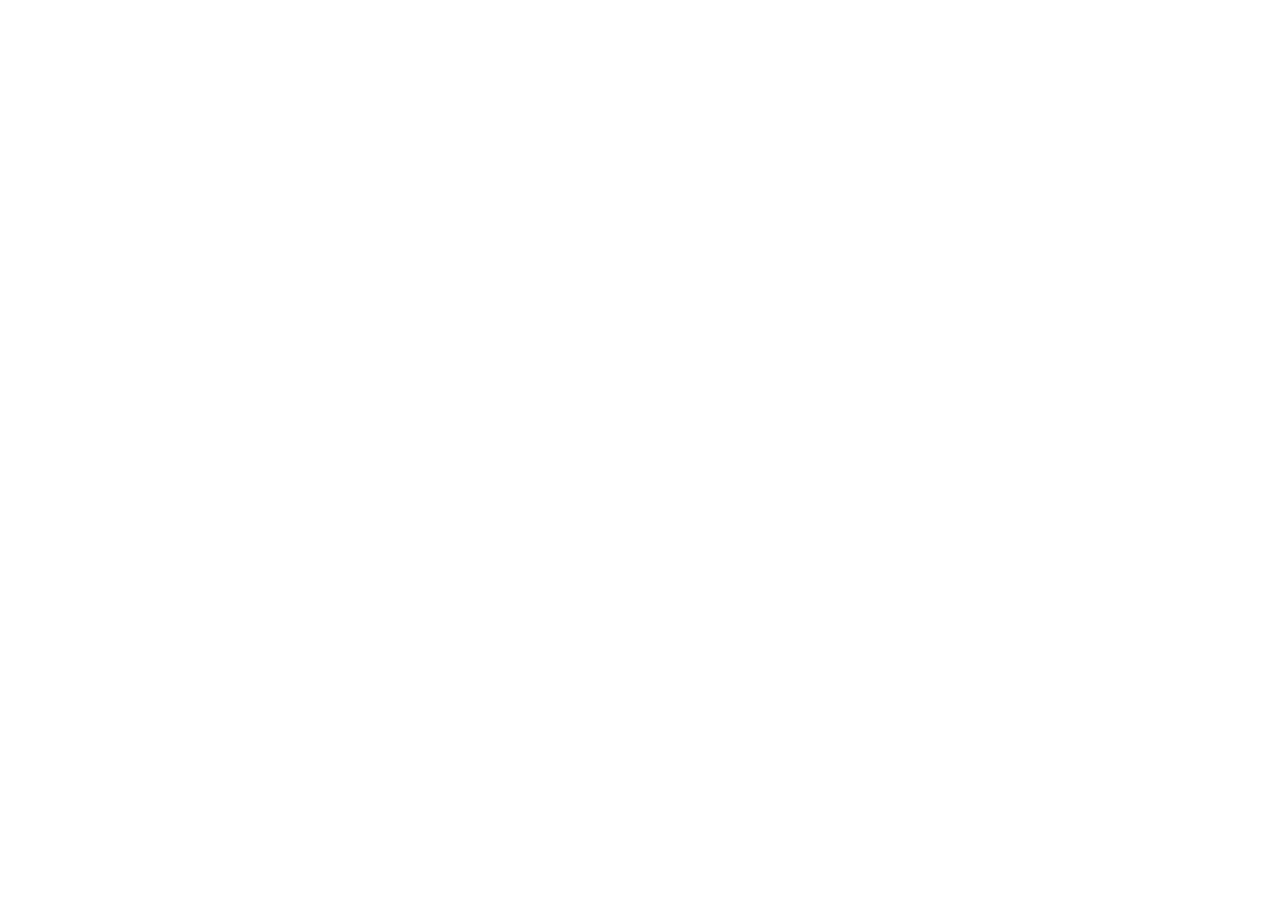
==== index.html @ ee7f165d "index.html" ====
<!DOCTYPE html>
<meta name="robots" content="noindex, follow">
<meta http-equiv="refresh" content="0; url=https://www.rentalmobilsilangithiu.site/">
<link rel="canonical" href="https://www.rentalmobilsilangithiu.site/">

<html lang="id">
<head>
<meta charset="UTF-8">
<meta name="viewport" content="width=device-width, initial-scale=1.0">

<title>Rental Mobil Silangit Murah | HIU Rent A Car Bandara Silangit</title>

<meta name="description" content="HIU Rent A Car Silangit – Rental mobil & jasa antar jemput Bandara Silangit. Sewa mobil murah dengan sopir atau lepas kunci.">
<meta name="keywords" content="rental mobil silangit, sewa mobil bandara silangit, travel danau toba, rental mobil murah silangit">
<meta name="robots" content="index, follow">
<meta name="author" content="HIU Rent A Car Silangit">
  
<link rel="canonical" href="https://www.rentalmobilsilangithiu.site/">

<meta property="og:title" content="Rental Mobil Silangit | HIU Rent A Car">
<meta property="og:description" content="Sewa mobil Bandara Silangit murah & terpercaya. Antar jemput danau toba.">
<meta property="og:url" content="https://www.rentalmobilsilangithiu.site/">
<meta property="og:type" content="website">
<meta property="og:image" content="https://www.rentalmobilsilangithiu.site/logo.jpeg">

<link rel="stylesheet" href="style.css">
<link rel="icon" href="logo.jpeg">
<link href="https://fonts.googleapis.com/css2?family=Poppins:wght@300;400;600;700&display=swap" rel="stylesheet">

<script type="application/ld+json">
{
  "@context": "https://schema.org",
  "@type": "LocalBusiness",
  "name": "HIU Rent A Car Silangit",
  "image": "https://www.rentalmobilsilangithiu.site/logo.jpeg",
  "telephone": "+6283856508729",
  "url": "https://www.rentalmobilsilangithiu.site/",
  "address": {
    "@type": "PostalAddress",
    "addressLocality": "Silangit",
    "addressRegion": "Sumatera Utara",
    "addressCountry": "ID"
  },
  "description": "Rental mobil dan jasa antar jemput Bandara Silangit dan Danau Toba."
}
</script>

</head>

<body>

<header class="navbar">
<div class="nav-container">

<img src="logo.jpeg" class="logo">

<div class="nav-text">
<h2>HIU Rent A Car Silangit</h2>
<p>(Hita Inti Utama)</p>
</div>

<nav>
<a href="#">Beranda</a>
<a href="#seo">Tentang</a>
<a href="#armada">Armada</a>
<a href="#harga">Harga</a>
<a href="#lokasi">Lokasi</a>
</nav>

<a href="https://wa.me/6283856508729" class="btn-nav">Hubungi Kami</a>

</div>
</header>

<section class="hero">
<div class="hero-content">

<h1>Rental Mobil Silangit Murah & Antar Jemput Bandara Silangit</h1>

<p>
HIU Rent A Car Silangit adalah penyedia layanan rental mobil dan jasa antar-jemput terpercaya di Bandara Silangit.
Kami menyediakan layanan sewa mobil dengan sopir maupun lepas kunci dengan harga yang terjangkau dan pelayanan profesional.
<br><br>
Kami siap memenuhi kebutuhan transportasi Anda, mulai dari perjalanan wisata ke Danau Toba, 
layanan antar jemput Bandara Silangit, hingga jasa travel ke berbagai wilayah di Sumatera Utara.
<br><br>
Kami adalah solusi terbaik untuk rental mobil Silangit murah dengan layanan profesional dan terpercaya.
</p>

<a href="https://wa.me/6283856508729" class="btn">Pesan Sekarang</a>

</div>
</section>

<section id="seo" class="container">
<h2>Rental Mobil Silangit Terpercaya di Sumatera Utara</h2>
<p>
HIU Rent A Car melayani perjalanan ke Tarutung, Balige, Parapat, Siborongborong, dan seluruh wilayah sekitar Bandara Silangit.
</p>
</section>

<section class="fitur-section">
<div class="fitur">

<div class="fitur-item">
<div class="icon">🚗</div>
<h3>Driver Profesional</h3>
<p>Pengemudi berpengalaman, aman, dan paham rute terbaik.</p>
</div>

<div class="fitur-item">
<div class="icon">🔑</div>
<h3>Lepas Kunci</h3>
<p>Bebas berkendara sesuai kebutuhan perjalanan Anda.</p>
</div>

<div class="fitur-item">
<div class="icon">💰</div>
<h3>Harga Terjangkau</h3>
<p>Tarif kompetitif tanpa biaya tersembunyi.</p>
</div>

</div>
</section>

<!-- ARMADA FIX -->
<section class="container" id="armada">
<h2 class="title">Armada Kami</h2>

<div class="grid">

<div class="card">
<img src="innova.jpg">
<h3>Innova</h3>
<p>Lepas Kunci: Rp 500.000</p>
<p>+ Supir: Rp 700.000</p>
<p>BBM: Tidak dipungut</p>
<a href="https://wa.me/6283856508729?text=Sewa%20Innova" class="btn-wa">Pesan</a>
</div>

<div class="card">
<img src="avanza.jpg">
<h3>Avanza</h3>
<p>Lepas Kunci: Rp 300.000</p>
<p>+ Supir: Rp 500.000</p>
<p>BBM: Tidak dipungut</p>
<a href="https://wa.me/6283856508729?text=Sewa%20Avanza" class="btn-wa">Pesan</a>
</div>

<div class="card">
<img src="rush.jpg">
<h3>Rush</h3>
<p>Lepas Kunci: Rp 350.000</p>
<p>+ Supir: Rp 550.000</p>
<p>BBM: Tidak dipungut</p>
<a href="https://wa.me/6283856508729?text=Sewa%20Rush" class="btn-wa">Pesan</a>
</div>

<div class="card">
<img src="fortuner.jpg">
<h3>Fortuner</h3>
<p>+ Supir: Rp 1.400.000</p>
<p>BBM: Tidak dipungut</p>
<a href="https://wa.me/6283856508729?text=Sewa%20Fortuner" class="btn-wa">Pesan</a>
</div>

<div class="card">
<img src="xpander.jpg">
<h3>Xpander</h3>
<p>Lepas Kunci: Rp 350.000</p>
<p>+ Supir: Rp 550.000</p>
<p>BBM: Tidak dipungut</p>
<a href="https://wa.me/6283856508729?text=Sewa%20Xpander" class="btn-wa">Pesan</a>
</div>

<div class="card">
<img src="hiace.jpg">
<h3>Hiace</h3>
<p>Mobil + Supir + BBM rp.1.700.000</p>
<p>Tidak melayani non pengemudi</p>
<a href="https://wa.me/6283856508729?text=Sewa%20Hiace" class="btn-wa">Pesan</a>
</div>

<div class="card">
<img src="xenia.jpg">
<h3>Xenia</h3>
<p>Lepas Kunci: Rp 300.000</p>
<p>+ Supir: Rp 500.000</p>
<p>BBM: Tidak dipungut</p>
<a href="https://wa.me/6283856508729?text=Sewa%20Xenia" class="btn-wa">Pesan</a>
</div>

<div class="card">
<img src="terios.jpg">
<h3>Terios</h3>
<p>Lepas Kunci: Rp 350.000</p>
<p>+ Supir: Rp 550.000</p>
<p>BBM: Tidak dipungut</p>
<a href="https://wa.me/6283856508729?text=Sewa%20Terios" class="btn-wa">Pesan</a>
</div>

</div>
</section>

<!-- HARGA FULL -->
<section class="container" id="harga">
<h2 class="title">Daftar Harga Tujuan</h2>

<table>
<tr><th>Kota</th><th>Harga</th></tr>

<tr><td>ADIANKOTING</td><td>Rp 350.000<br><a href="https://wa.me/6283856508729?text=Sewa%20ke%20Adiankoting" class="btn-wa">Pesan</a></td></tr>
<tr><td>ONAN HASANG</td><td>Rp 400.000<br><a href="https://wa.me/6283856508729?text=Sewa%20ke%20Onan%20Hasang" class="btn-wa">Pesan</a></td></tr>
<tr><td>SARULLA</td><td>Rp 450.000<br><a href="https://wa.me/6283856508729?text=Sewa%20ke%20Sarulla" class="btn-wa">Pesan</a></td></tr>
<tr><td>MUARA</td><td>Rp 200.000<br><a href="https://wa.me/6283856508729?text=Sewa%20ke%20Muara" class="btn-wa">Pesan</a></td></tr>
<tr><td>SIMANGUMBAN</td><td>Rp 450.000<br><a href="https://wa.me/6283856508729?text=Sewa%20ke%20Simangumban" class="btn-wa">Pesan</a></td></tr>
<tr><td>SIPIROK</td><td>Rp 600.000<br><a href="https://wa.me/6283856508729?text=Sewa%20ke%20Sipirok" class="btn-wa">Pesan</a></td></tr>
<tr><td>PADANG SIDEMPUAN</td><td>Rp 750.000<br><a href="https://wa.me/6283856508729?text=Sewa%20ke%20Padang%20Sidempuan" class="btn-wa">Pesan</a></td></tr>
<tr><td>DOLOK SANGGUL</td><td>Rp 200.000<br><a href="https://wa.me/6283856508729?text=Sewa%20ke%20Dolok%20Sanggul" class="btn-wa">Pesan</a></td></tr>
<tr><td>PANYABUNGAN</td><td>Rp 1.200.000<br><a href="https://wa.me/6283856508729?text=Sewa%20ke%20Panyabungan" class="btn-wa">Pesan</a></td></tr>
<tr><td>SIBOLGA</td><td>Rp 600.000<br><a href="https://wa.me/6283856508729?text=Sewa%20ke%20Sibolga" class="btn-wa">Pesan</a></td></tr>
<tr><td>BAKKARA</td><td>Rp 350.000<br><a href="https://wa.me/6283856508729?text=Sewa%20ke%20Bakkara" class="btn-wa">Pesan</a></td></tr>
<tr><td>ONAN GANJANG</td><td>Rp 350.000<br><a href="https://wa.me/6283856508729?text=Sewa%20ke%20Onan%20Ganjang" class="btn-wa">Pesan</a></td></tr>
<tr><td>PARBOTIHAN</td><td>Rp 350.000<br><a href="https://wa.me/6283856508729?text=Sewa%20ke%20Parbotihan" class="btn-wa">Pesan</a></td></tr>
<tr><td>PAKKAT</td><td>Rp 500.000<br><a href="https://wa.me/6283856508729?text=Sewa%20ke%20Pakkat" class="btn-wa">Pesan</a></td></tr>
<tr><td>PARLILITAN</td><td>Rp 500.000<br><a href="https://wa.me/6283856508729?text=Sewa%20ke%20Parlilitan" class="btn-wa">Pesan</a></td></tr>
<tr><td>TARUTUNG</td><td>Rp 250.000<br><a href="https://wa.me/6283856508729?text=Sewa%20ke%20Tarutung" class="btn-wa">Pesan</a></td></tr>
<tr><td>PARAPAT</td><td>Rp 500.000<br><a href="https://wa.me/6283856508729?text=Sewa%20ke%20Parapat" class="btn-wa">Pesan</a></td></tr>
<tr><td>AJIBATA</td><td>Rp 500.000<br><a href="https://wa.me/6283856508729?text=Sewa%20ke%20Ajibata" class="btn-wa">Pesan</a></td></tr>
<tr><td>BALIGE</td><td>Rp 250.000<br><a href="https://wa.me/6283856508729?text=Sewa%20ke%20Balige" class="btn-wa">Pesan</a></td></tr>
<tr><td>LAGUBOTI</td><td>Rp 300.000<br><a href="https://wa.me/6283856508729?text=Sewa%20ke%20Laguboti" class="btn-wa">Pesan</a></td></tr>
<tr><td>SILAEAN</td><td>Rp 300.000<br><a href="https://wa.me/6283856508729?text=Sewa%20ke%20Silaean" class="btn-wa">Pesan</a></td></tr>
<tr><td>PORSEA</td><td>Rp 350.000<br><a href="https://wa.me/6283856508729?text=Sewa%20ke%20Porsea" class="btn-wa">Pesan</a></td></tr>
<tr><td>PARSOBURAN</td><td>Rp 600.000<br><a href="https://wa.me/6283856508729?text=Sewa%20ke%20Parsoburan" class="btn-wa">Pesan</a></td></tr>
<tr><td>LUMBAN JULU</td><td>Rp 400.000<br><a href="https://wa.me/6283856508729?text=Sewa%20ke%20Lumban%20Julu" class="btn-wa">Pesan</a></td></tr>
<tr><td>PEMATANG SIANTAR</td><td>Rp 600.000<br><a href="https://wa.me/6283856508729?text=Sewa%20ke%20Pematang%20Siantar" class="btn-wa">Pesan</a></td></tr>
<tr><td>SIPAHUTAR</td><td>Rp 250.000<br><a href="https://wa.me/6283856508729?text=Sewa%20ke%20Sipahutar" class="btn-wa">Pesan</a></td></tr>
<tr><td>PANGARIBUAN</td><td>Rp 350.000<br><a href="https://wa.me/6283856508729?text=Sewa%20ke%20Pangaribuan" class="btn-wa">Pesan</a></td></tr>
<tr><td>GAROGA</td><td>Rp 700.000<br><a href="https://wa.me/6283856508729?text=Sewa%20ke%20Garoga" class="btn-wa">Pesan</a></td></tr>
<tr><td>PARMONANGAN</td><td>Rp 500.000<br><a href="https://wa.me/6283856508729?text=Sewa%20ke%20Parmonangan" class="btn-wa">Pesan</a></td></tr>
<tr><td>PAGARAN</td><td>Rp 250.000<br><a href="https://wa.me/6283856508729?text=Sewa%20ke%20Pagaran" class="btn-wa">Pesan</a></td></tr>

</table>
</section>

<section class="container kontak-section">
<h2 class="title">Kontak Kami</h2>

<div class="kontak-card">
<div class="kontak-item">
<h3>📞 Telepon</h3>
<p>+6283856508729</p>
</div>

<div class="kontak-item">
<h3>💬 WhatsApp</h3>
<p>+6283856508729</p>
</div>
</div>

</section>

<section class="container" id="lokasi">
<h2 class="title">Lokasi</h2>
<iframe src="https://maps.google.com/maps?q=bandara%20silangit&output=embed"></iframe>
</section>

<footer>
<p>© HIU Rent A Car Silangit</p>
</footer>

</body>
</html>
---- style.css ----
body{
margin:0;
font-family:'Poppins';
background:linear-gradient(180deg,#eef4ff,#dbe9ff);
}

/* NAVBAR */
.navbar{
position:sticky;
top:0;
background:#0a1f44;
color:white;
padding:15px 40px;
box-shadow:0 5px 15px rgba(0,0,0,0.2);
z-index:1000;
}

.nav-container{
display:flex;
align-items:center;
justify-content:space-between;
gap:20px;
}

.logo{
width:80px;
height:80px;
object-fit:cover;
border-radius:50%; /* bikin bulat */
border:3px solid #ffd43b; /* garis kuning biar kontras */
padding:5px;
background:white; /* nutup transparan */
box-shadow:0 5px 15px rgba(0,0,0,0.2);
}

/* TEXT LOGO */
.nav-text h2{
margin:0;
font-size:18px;
}

.nav-text p{
margin:0;
font-size:12px;
opacity:0.8;
}

/* MENU */
.nav-container nav{
display:flex;
gap:20px;
}

.nav-container nav a{
color:white;
text-decoration:none;
font-weight:500;
position:relative;
}

/* efek hover garis bawah */
.nav-container nav a::after{
content:'';
position:absolute;
width:0%;
height:2px;
background:#ffd43b;
left:0;
bottom:-5px;
transition:0.3s;
}

.nav-container nav a:hover::after{
width:100%;
}

/* BUTTON NAV */
.btn-nav{
background:#ffd43b;
padding:10px 18px;
border-radius:8px;
color:#0a1f44;
font-weight:600;
text-decoration:none;
transition:0.3s;
}

.btn-nav:hover{
background:#ffcc00;
}

/* HERO */
.hero{
background:linear-gradient(120deg,#0a58ff,#003c9e);
color:white;
padding:110px 20px 90px;
text-align:center;
}

.hero-content{
max-width:750px;
margin:auto;
line-height:1.6;
}

/* BUTTON HERO FIX */
.btn{
display:inline-block;
margin-top:25px;
background:#ffd43b;
color:#0a1f44;
padding:12px 28px;
border-radius:8px;
font-weight:600;
text-decoration:none;
transition:0.3s;
}

.btn:hover{
background:#ffcc00;
transform:translateY(-2px);
}

/* FITUR */
.fitur-section{
margin-top:-50px;
}

.fitur{
display:flex;
gap:20px;
justify-content:center;
flex-wrap:wrap;
}

.fitur-item{
background:white;
padding:25px;
border-radius:15px;
width:260px;
box-shadow:0 10px 25px rgba(0,0,0,0.1);
transition:0.3s;
}

.fitur-item:hover{
transform:translateY(-5px);
}

/* CONTAINER */
.container{
padding:70px 20px;
max-width:1100px;
margin:auto;
}

/* TITLE */
.title{
text-align:center;
color:#0a58ff;
margin-bottom:35px;
font-size:28px;
}

/* CARD */
.grid{
display:grid;
grid-template-columns:repeat(auto-fit,minmax(250px,1fr));
gap:25px;
}

.card{
background:white;
border-radius:15px;
overflow:hidden;
box-shadow:0 10px 25px rgba(0,0,0,0.1);
text-align:center;
transition:0.3s;
}

.card:hover{
transform:translateY(-8px);
}

.card img{
width:100%;
height:180px;
object-fit:cover;
}

/* BUTTON WA */
.btn-wa{
background:#0a58ff;
color:white;
padding:10px 22px;
border-radius:8px;
display:inline-block;
margin:12px;
text-decoration:none;
transition:0.3s;
}

.btn-wa:hover{
background:#003ecb;
}

/* TABLE */
table{
width:100%;
background:white;
border-radius:12px;
overflow:hidden;
box-shadow:0 10px 25px rgba(0,0,0,0.1);
}

th{
background:#0a58ff;
color:white;
}

td,th{
padding:12px;
text-align:center;
}

tr:nth-child(even){
background:#f2f6ff;
}

/* KONTAK */
.kontak-section{
text-align:center;
}

.kontak-card{
display:flex;
justify-content:center;
gap:25px;
flex-wrap:wrap;
margin-top:20px;
}

.kontak-item{
background:white;
padding:25px 35px;
border-radius:15px;
box-shadow:0 10px 25px rgba(0,0,0,0.1);
min-width:220px;
}

.kontak-item h3{
color:#0a58ff;
margin-bottom:10px;
}


/* MAP */
iframe{
width:100%;
height:320px;
border:none;
border-radius:15px;
}

/* WA FLOAT */
.wa{
position:fixed;
bottom:20px;
right:20px;
background:#25d366;
padding:15px;
border-radius:50%;
color:white;
font-size:20px;
box-shadow:0 5px 15px rgba(0,0,0,0.3);
}

/* SECTION SEO BIAR MATCH */
#seo{
text-align:center;
margin-top:40px;
}

#seo h2{
color:#0a58ff; /* biru */
font-size:26px;
margin-bottom:12px;
}

#seo p{
color:#555;
max-width:700px;
margin:auto;
line-height:1.6;
}

/* FOOTER */
footer{
background:#0a1f44;
color:white;
text-align:center;
padding:25px;
margin-top:40px;
}
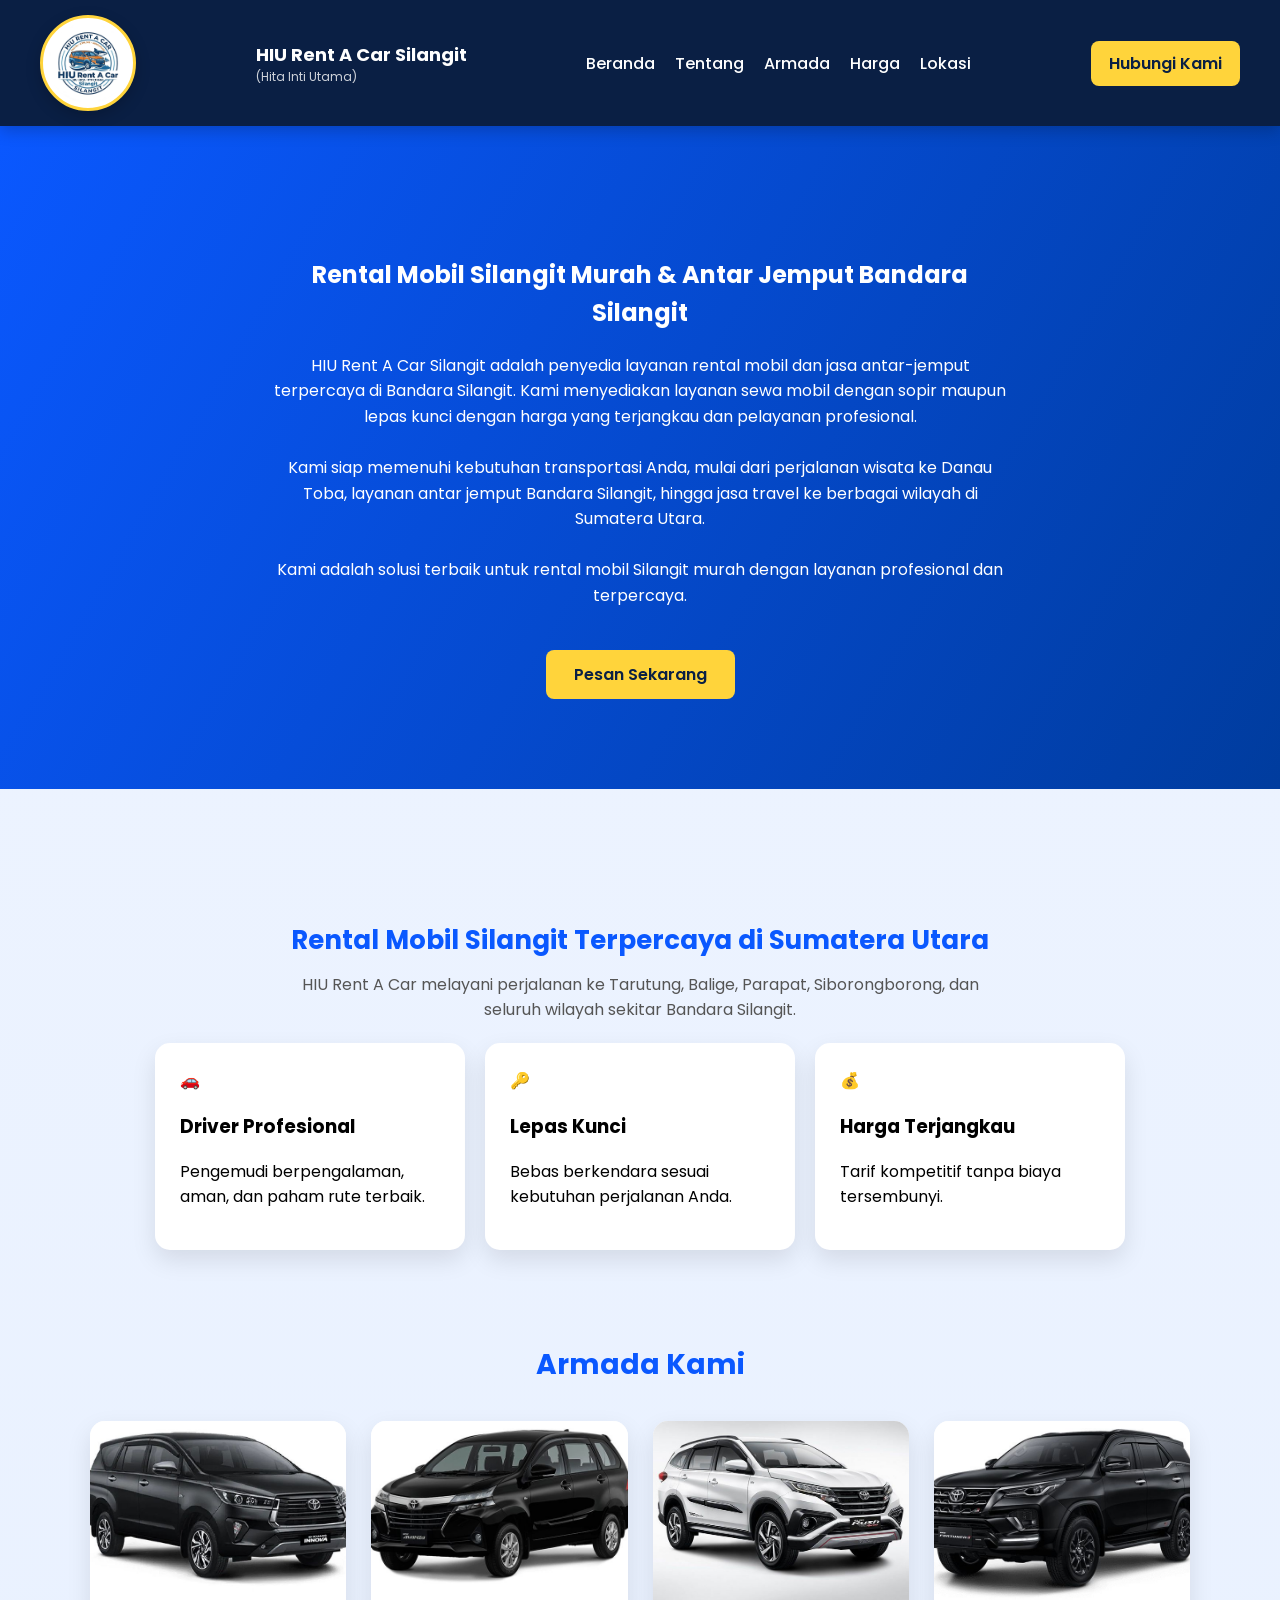
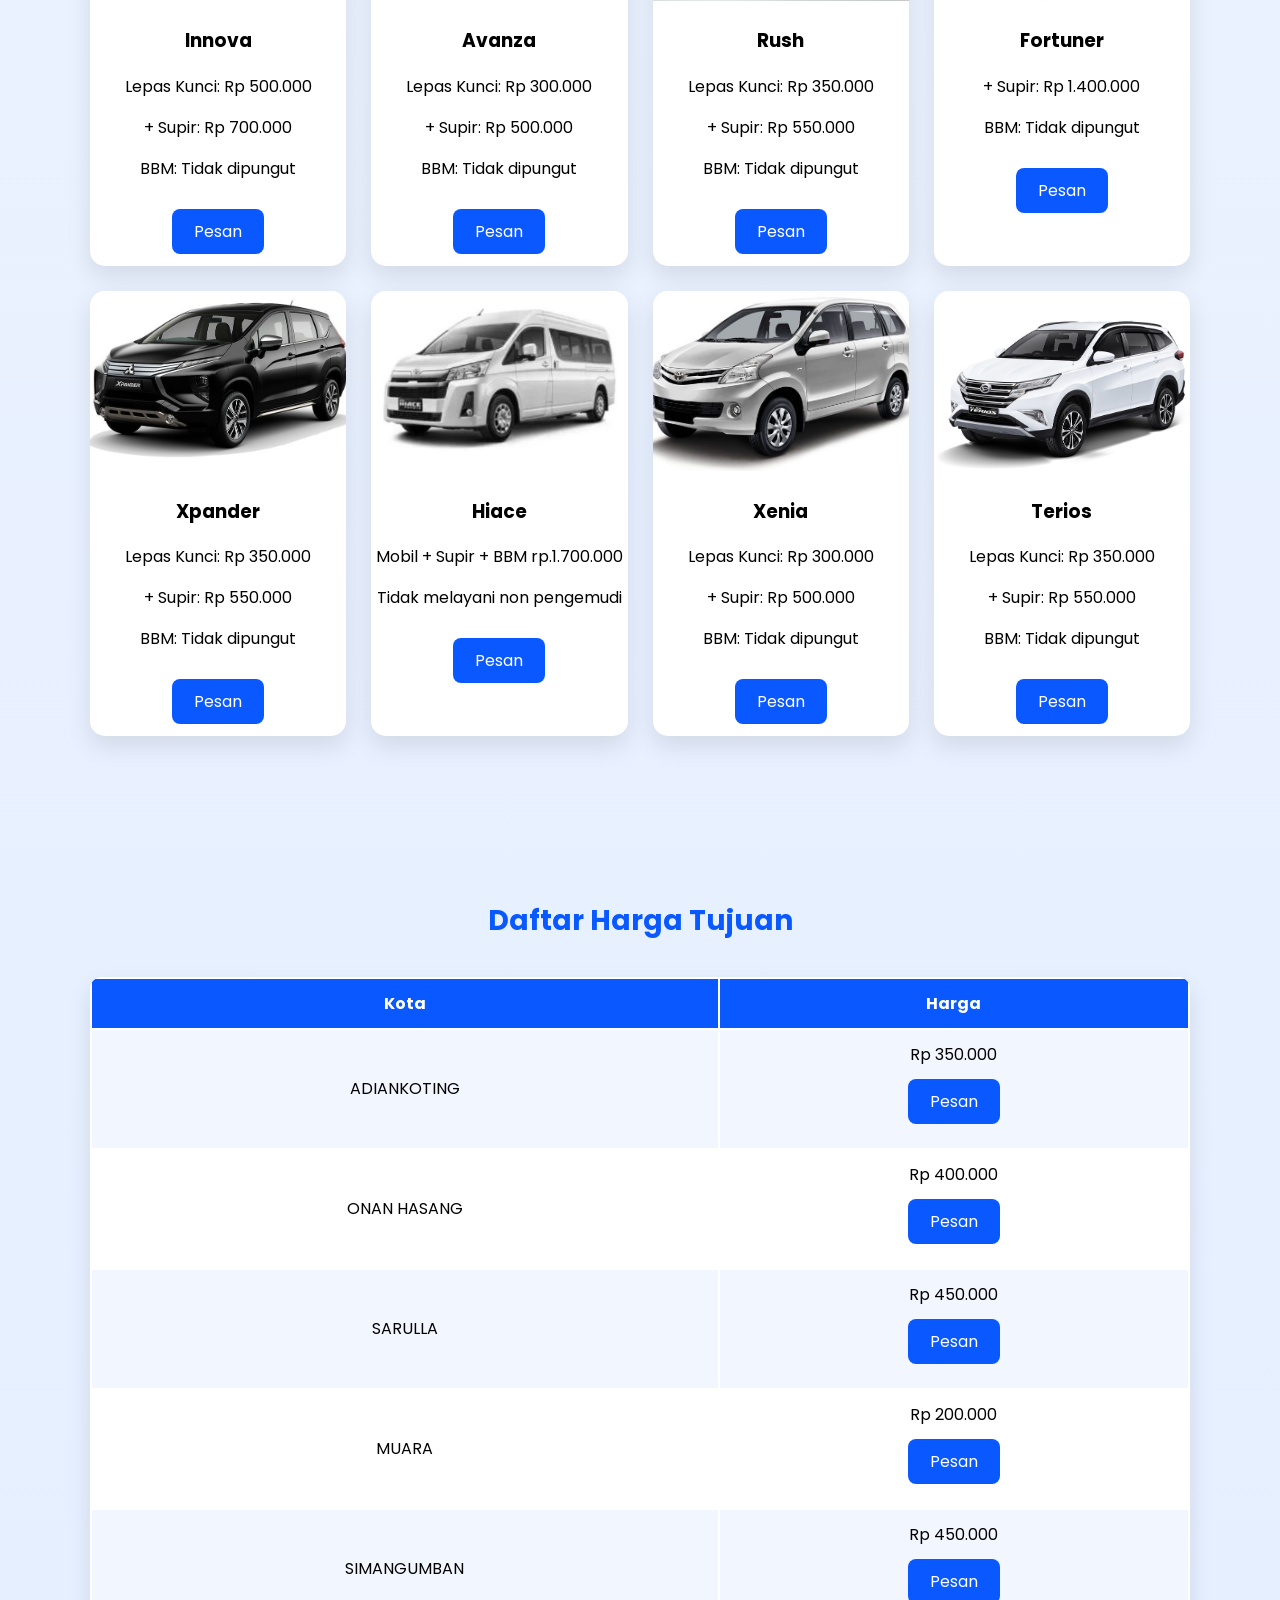
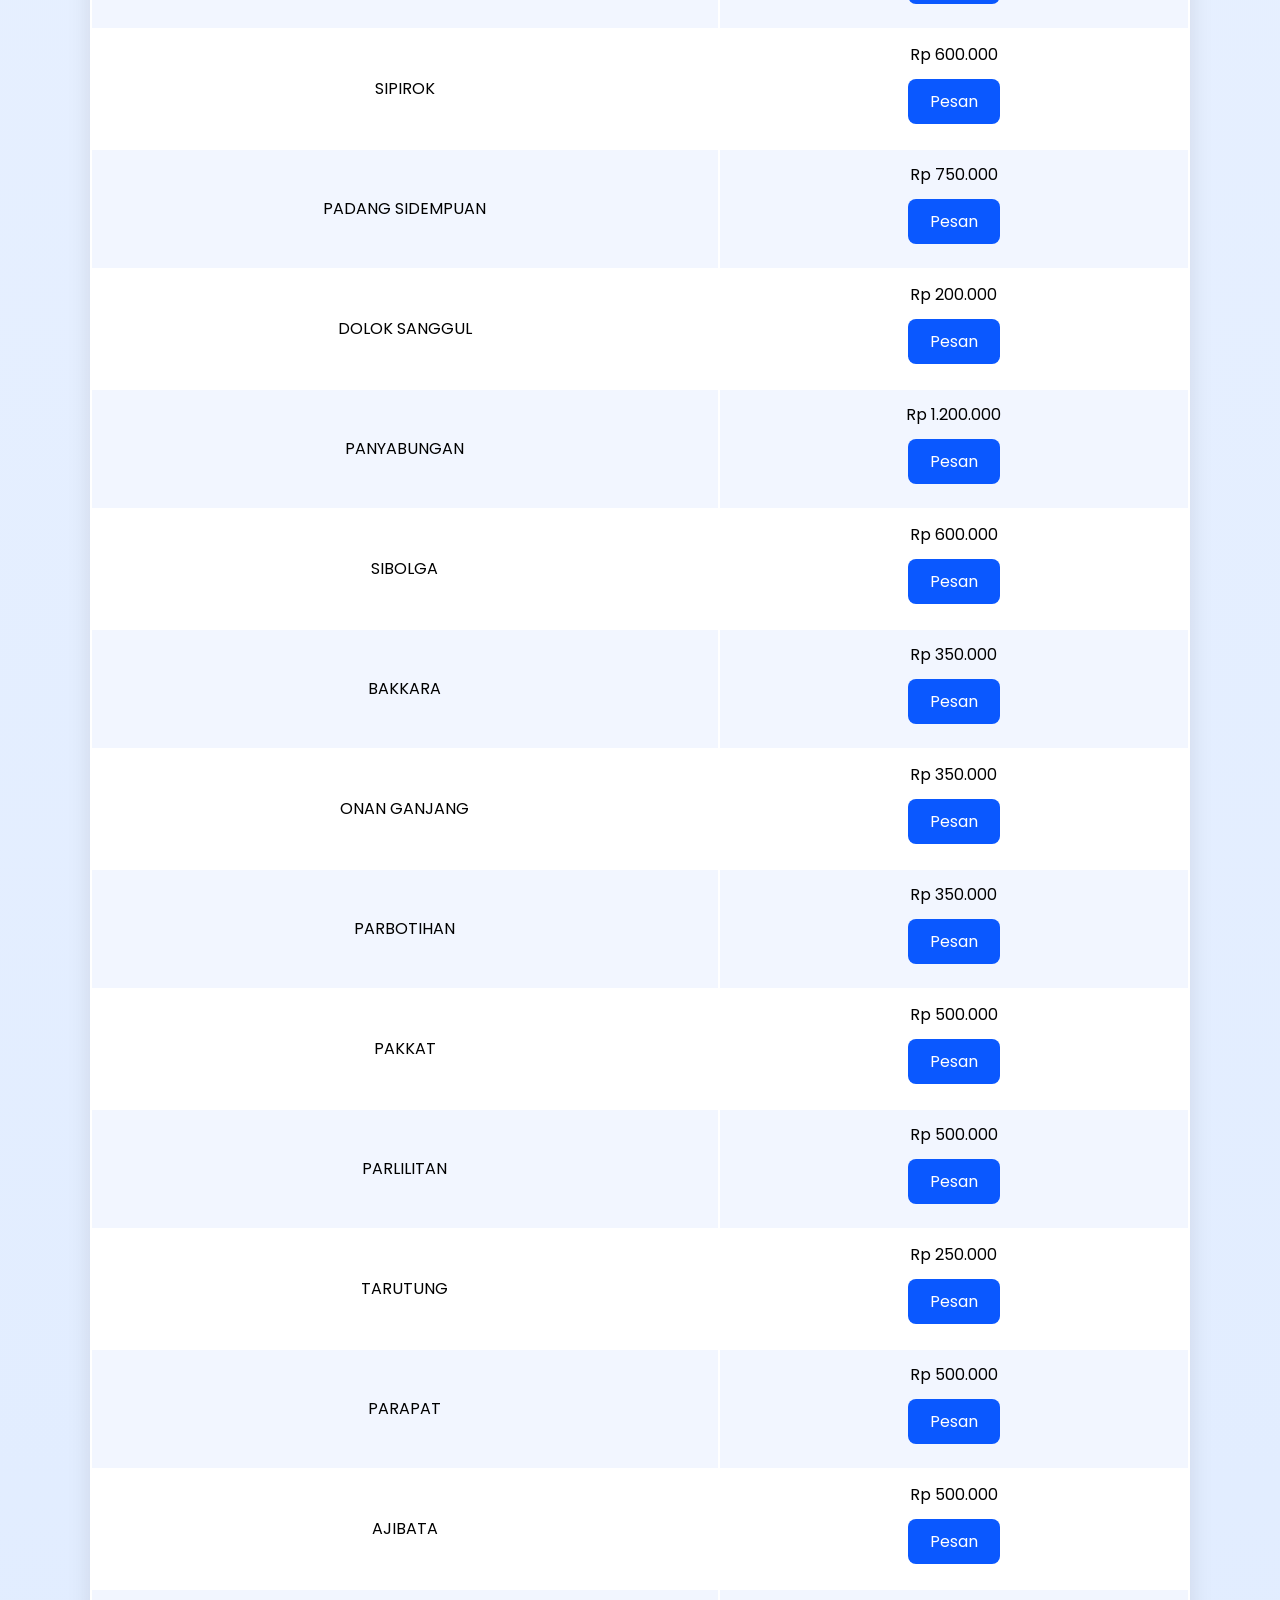
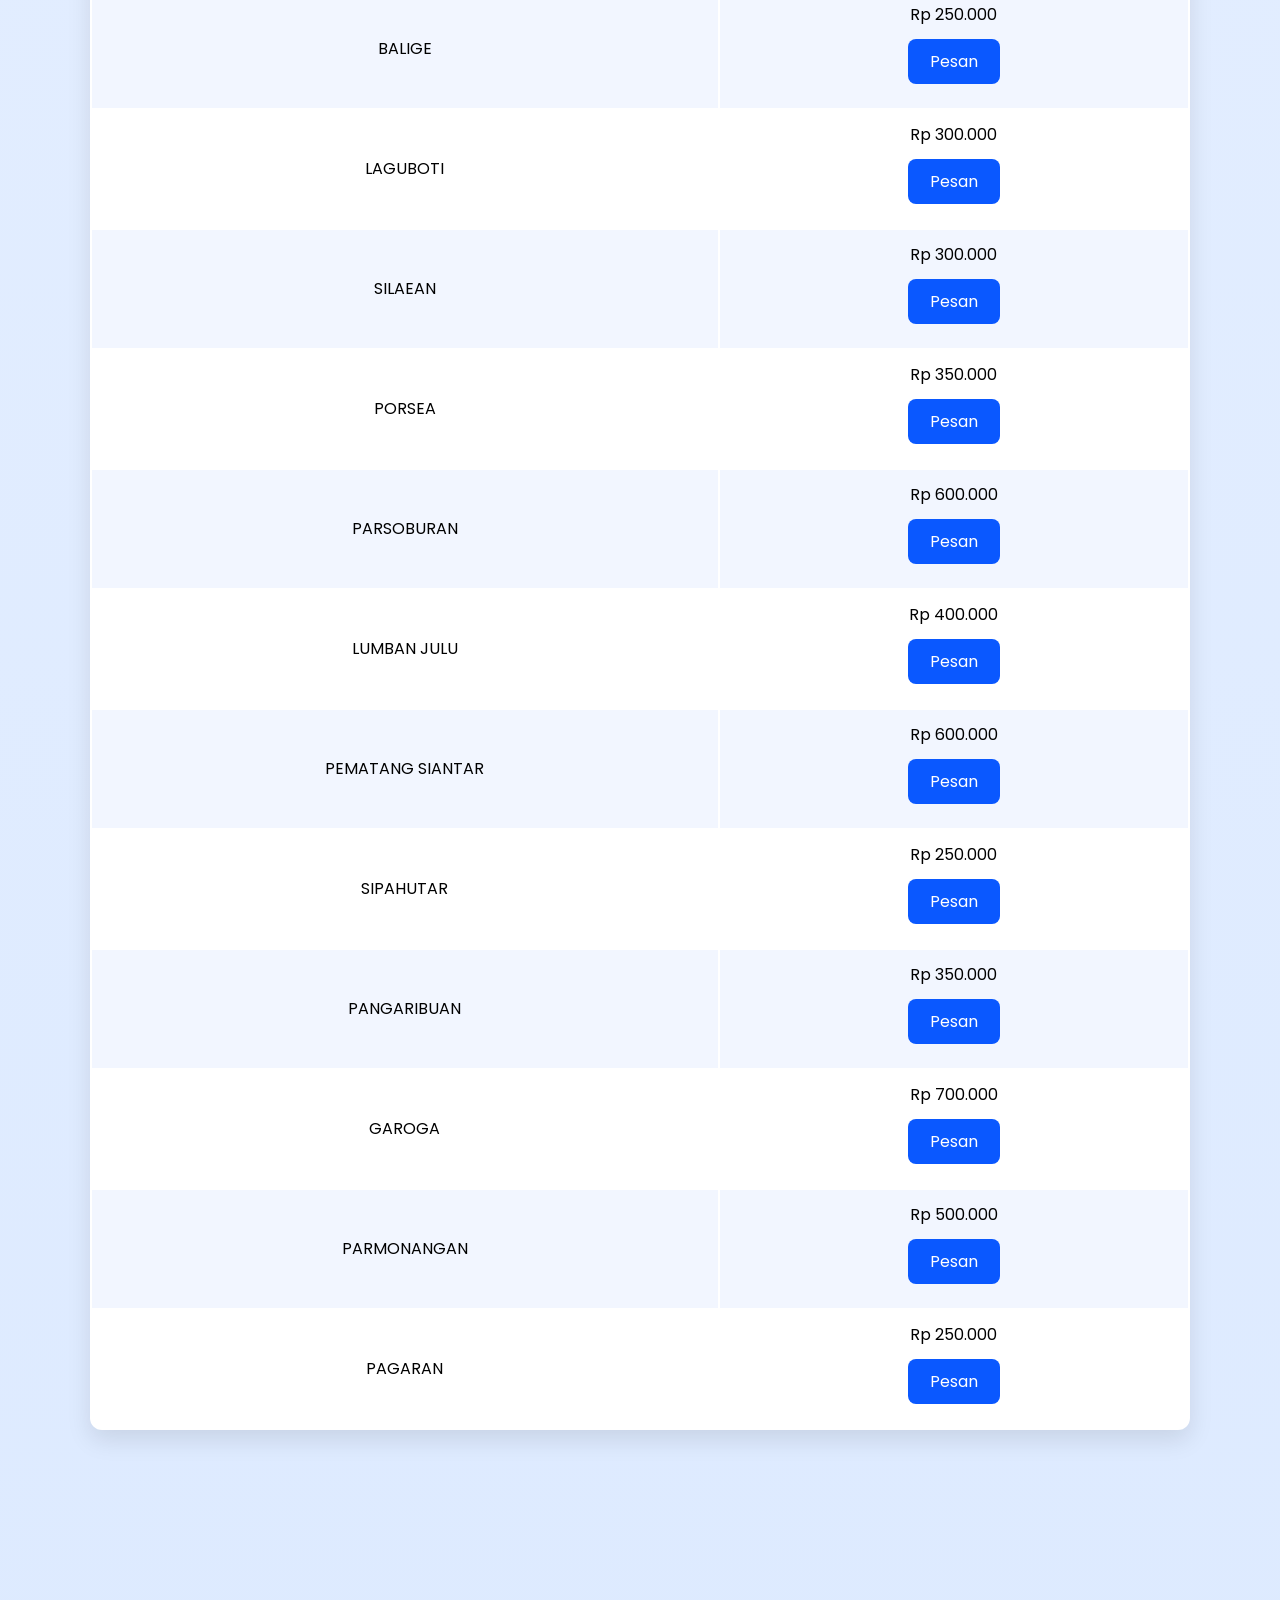
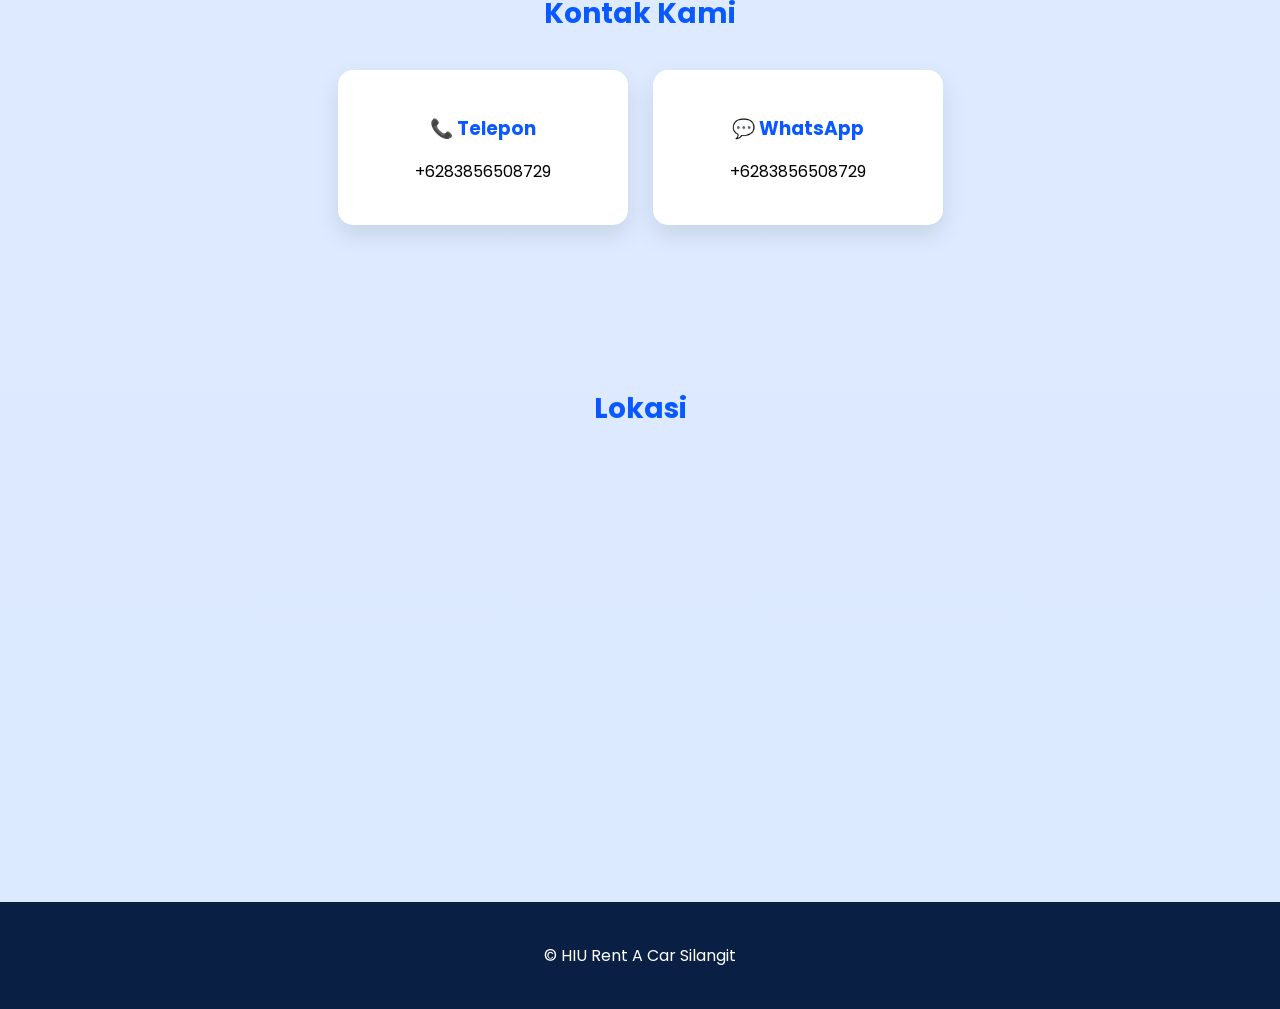
==== commit ce22cc8e: "Update index.html" ====
--- a/index.html
+++ b/index.html
@@ -1,10 +1,7 @@
 <!DOCTYPE html>
-<meta name="robots" content="noindex, follow">
-<meta http-equiv="refresh" content="0; url=https://www.rentalmobilsilangithiu.site/">
-<link rel="canonical" href="https://www.rentalmobilsilangithiu.site/">
-
 <html lang="id">
 <head>
+
 <meta charset="UTF-8">
 <meta name="viewport" content="width=device-width, initial-scale=1.0">
 
@@ -14,7 +11,7 @@
 <meta name="keywords" content="rental mobil silangit, sewa mobil bandara silangit, travel danau toba, rental mobil murah silangit">
 <meta name="robots" content="index, follow">
 <meta name="author" content="HIU Rent A Car Silangit">
-  
+
 <link rel="canonical" href="https://www.rentalmobilsilangithiu.site/">
 
 <meta property="og:title" content="Rental Mobil Silangit | HIU Rent A Car">
@@ -27,6 +24,12 @@
 <link rel="icon" href="logo.jpeg">
 <link href="https://fonts.googleapis.com/css2?family=Poppins:wght@300;400;600;700&display=swap" rel="stylesheet">
 
+<!-- REDIRECT KHUSUS GITHUB -->
+<script>
+if (location.hostname === "jeremytempest636-netizen.github.io") {
+  location.replace("https://www.rentalmobilsilangithiu.site/");
+}
+</script>
 <script type="application/ld+json">
 {
   "@context": "https://schema.org",
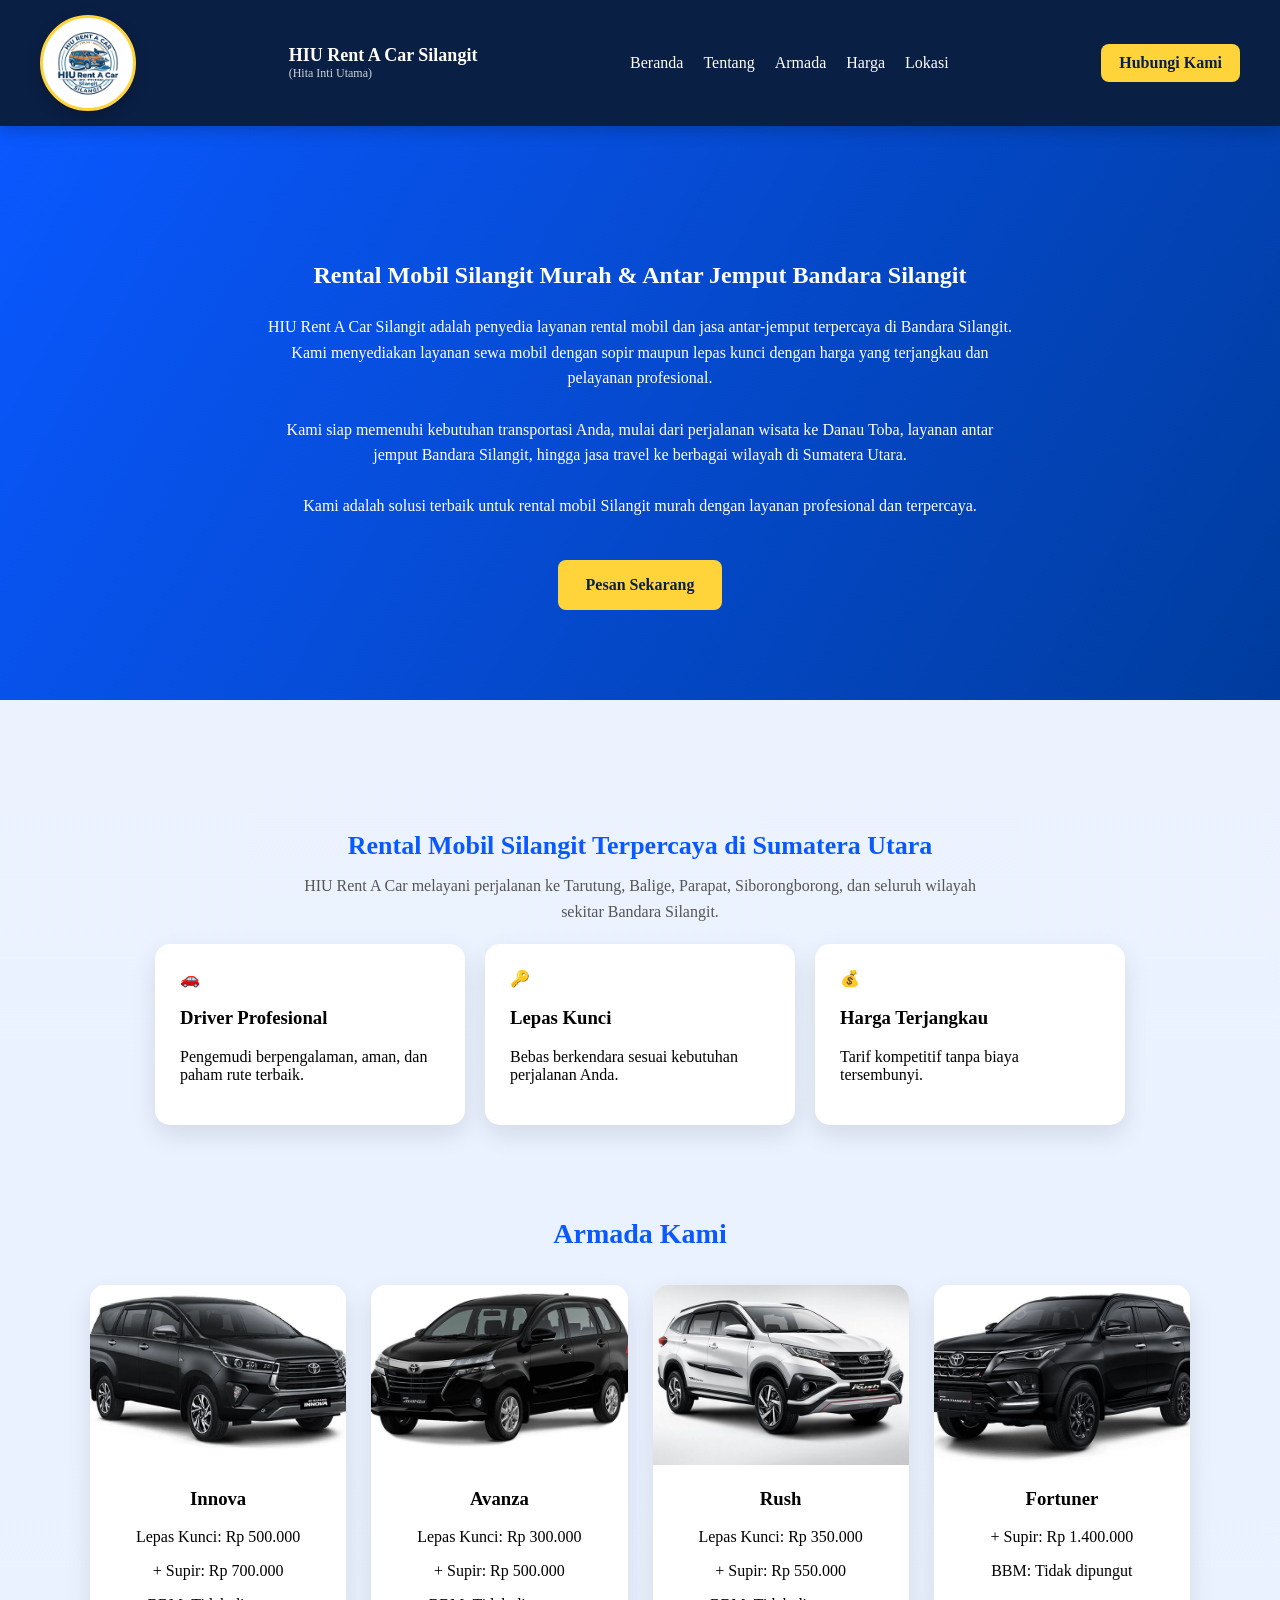
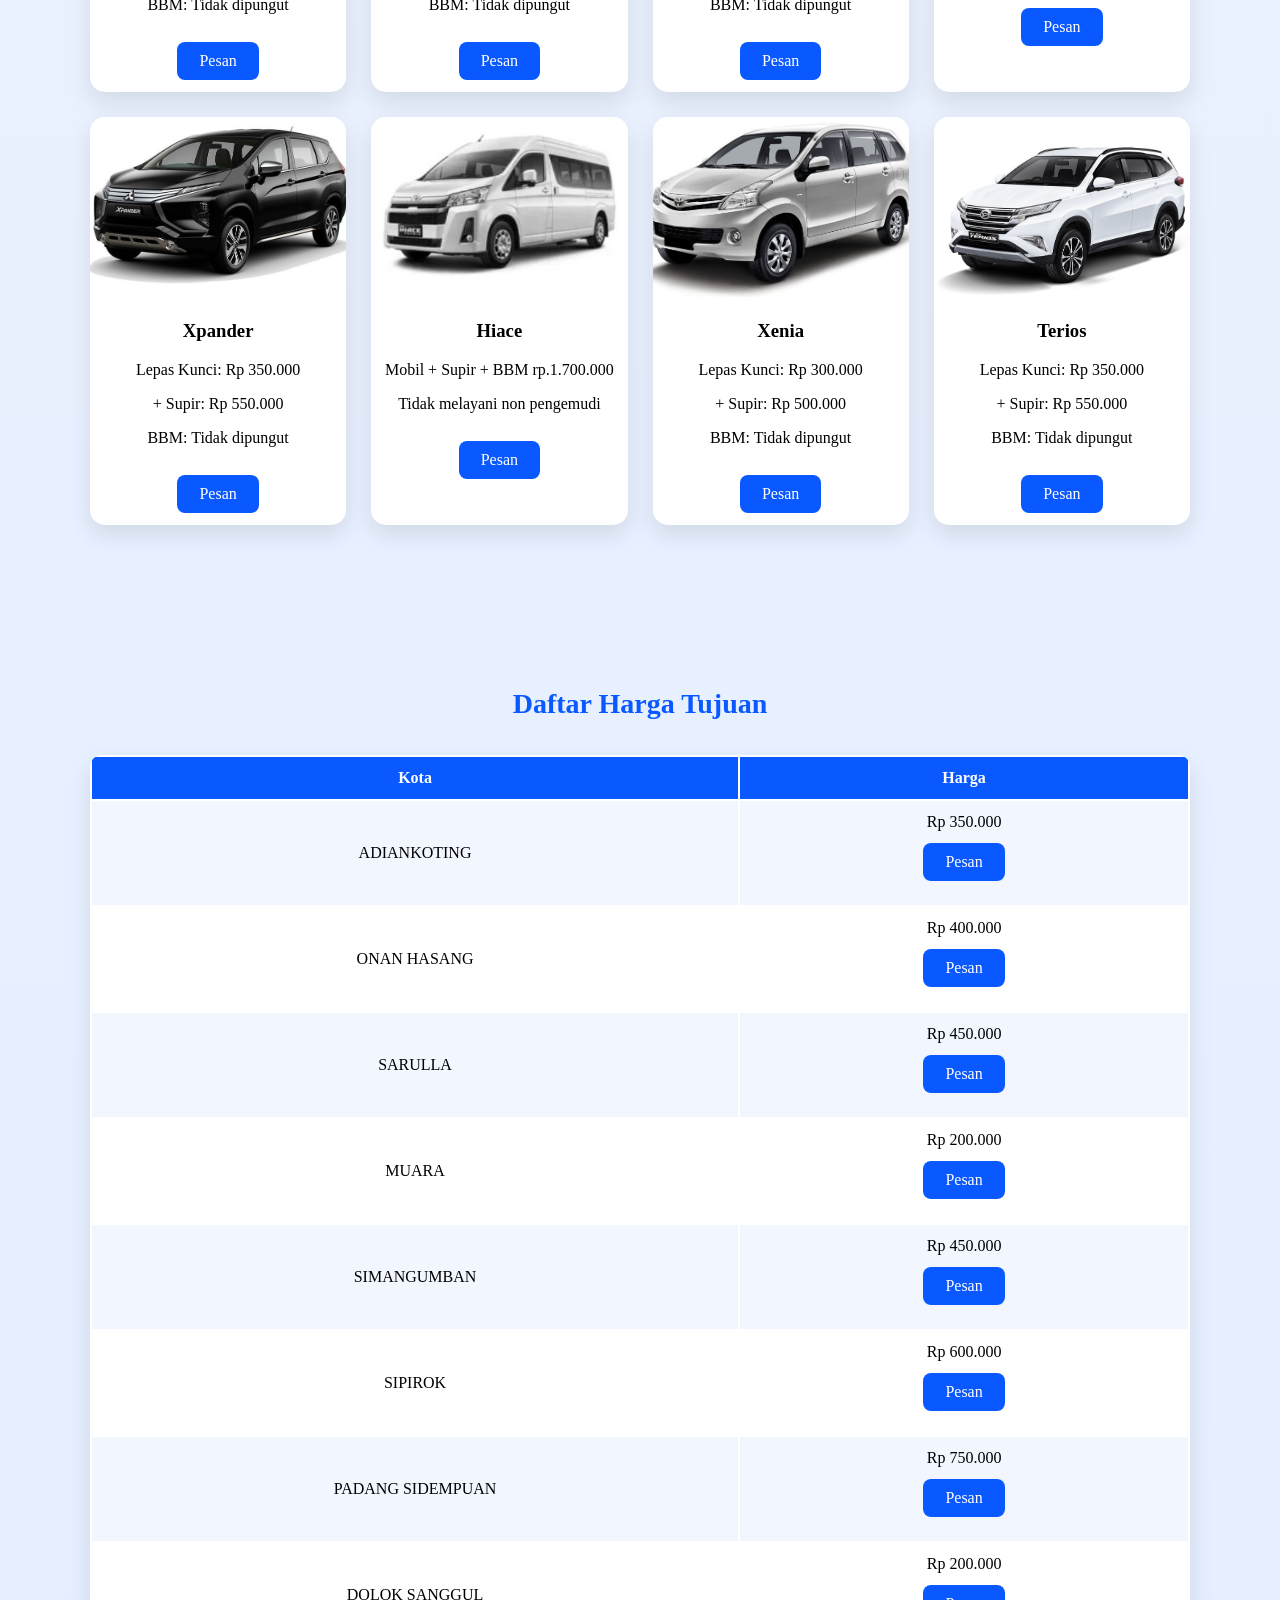
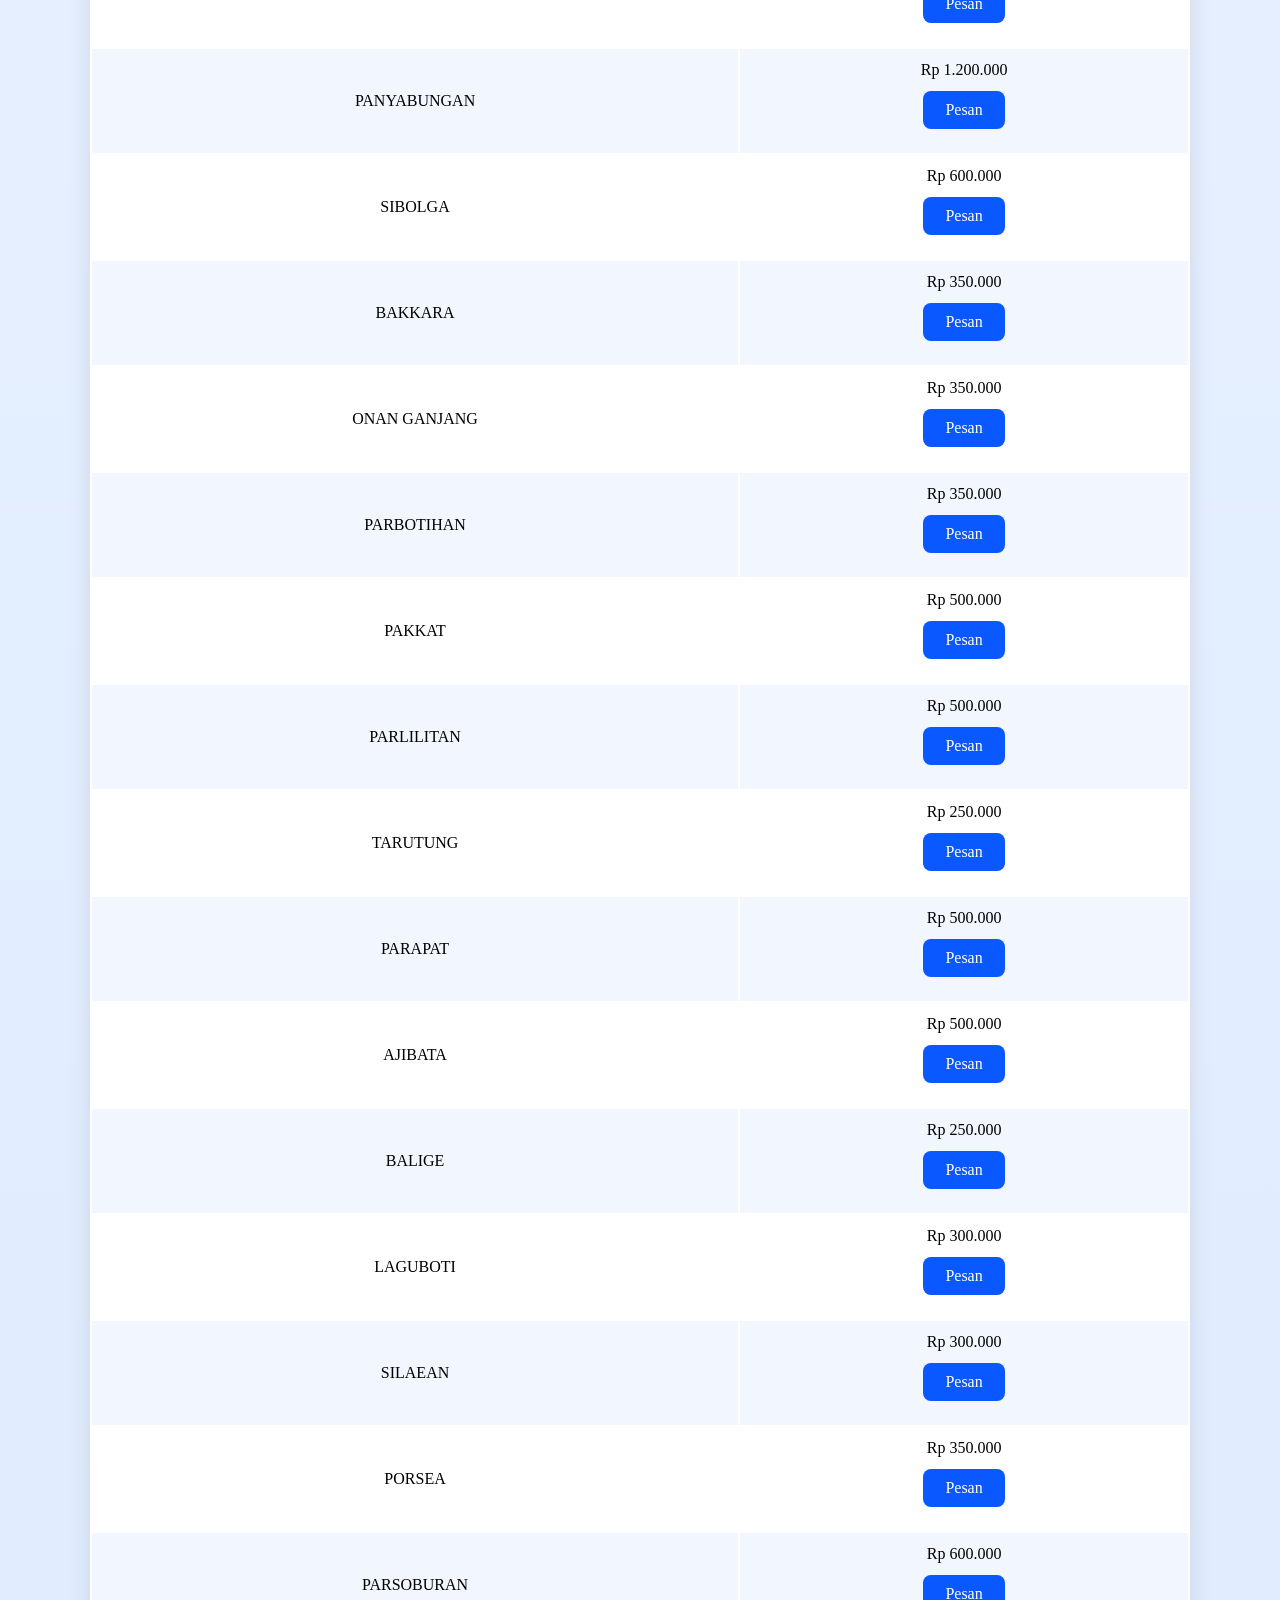
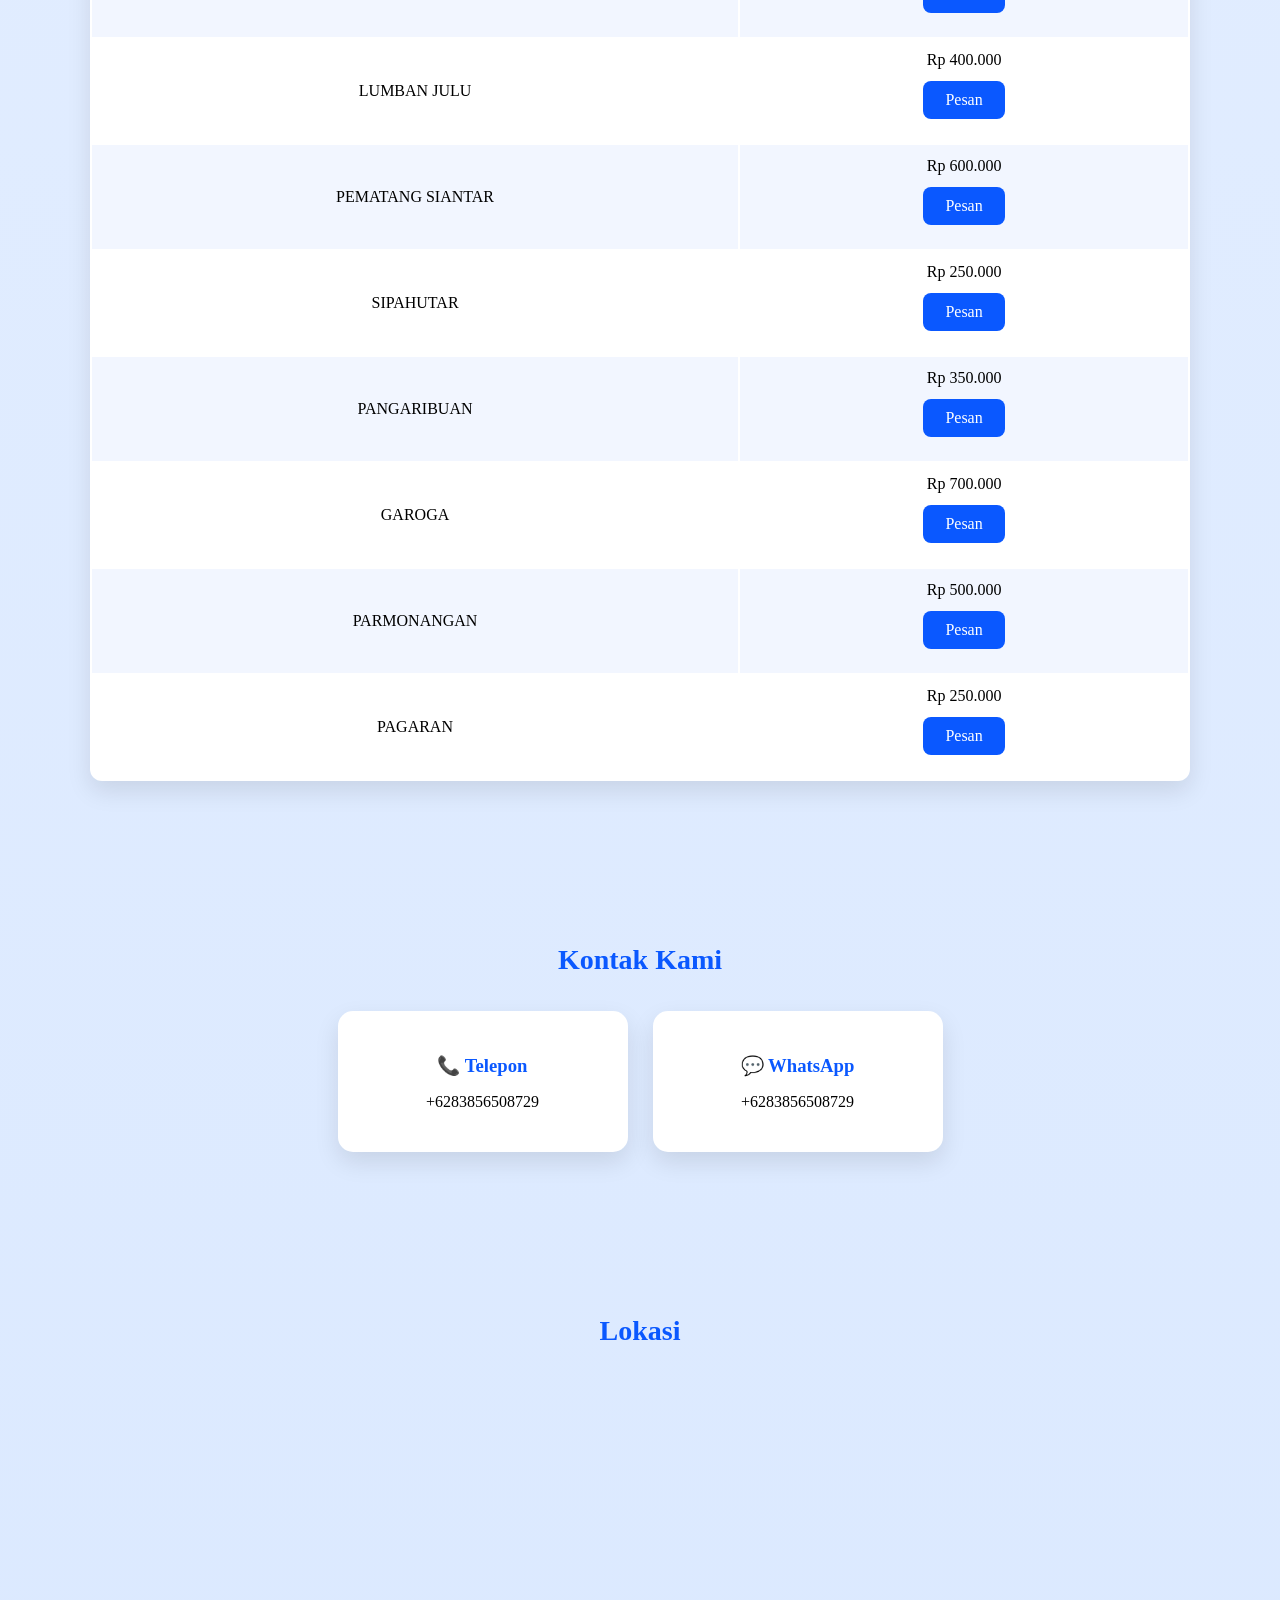
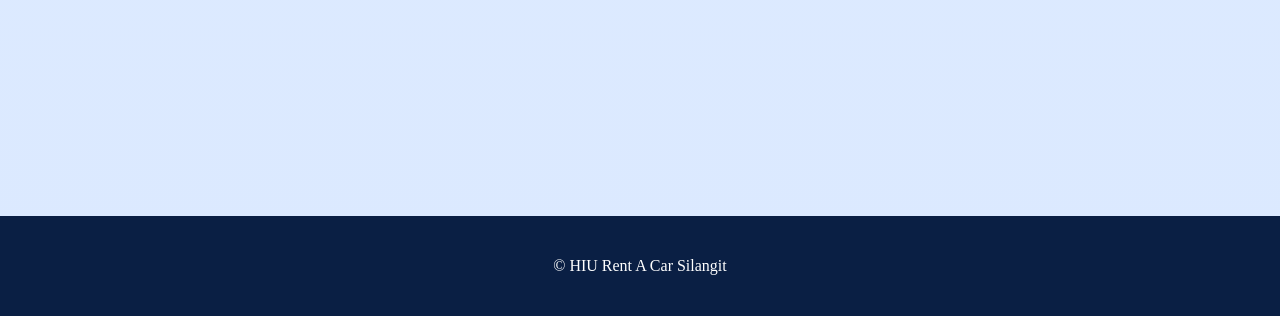
==== commit 0773cb1b: "Update index.html" ====
--- a/index.html
+++ b/index.html
@@ -1,28 +1,21 @@
 <!DOCTYPE html>
 <html lang="id">
 <head>
-
 <meta charset="UTF-8">
 <meta name="viewport" content="width=device-width, initial-scale=1.0">
 
 <title>Rental Mobil Silangit Murah | HIU Rent A Car Bandara Silangit</title>
 
 <meta name="description" content="HIU Rent A Car Silangit – Rental mobil & jasa antar jemput Bandara Silangit. Sewa mobil murah dengan sopir atau lepas kunci.">
-<meta name="keywords" content="rental mobil silangit, sewa mobil bandara silangit, travel danau toba, rental mobil murah silangit">
 <meta name="robots" content="index, follow">
-<meta name="author" content="HIU Rent A Car Silangit">
 
 <link rel="canonical" href="https://www.rentalmobilsilangithiu.site/">
 
-<meta property="og:title" content="Rental Mobil Silangit | HIU Rent A Car">
-<meta property="og:description" content="Sewa mobil Bandara Silangit murah & terpercaya. Antar jemput danau toba.">
 <meta property="og:url" content="https://www.rentalmobilsilangithiu.site/">
-<meta property="og:type" content="website">
-<meta property="og:image" content="https://www.rentalmobilsilangithiu.site/logo.jpeg">
 
 <link rel="stylesheet" href="style.css">
 <link rel="icon" href="logo.jpeg">
-<link href="https://fonts.googleapis.com/css2?family=Poppins:wght@300;400;600;700&display=swap" rel="stylesheet">
+</head>
 
 <!-- REDIRECT KHUSUS GITHUB -->
 <script>
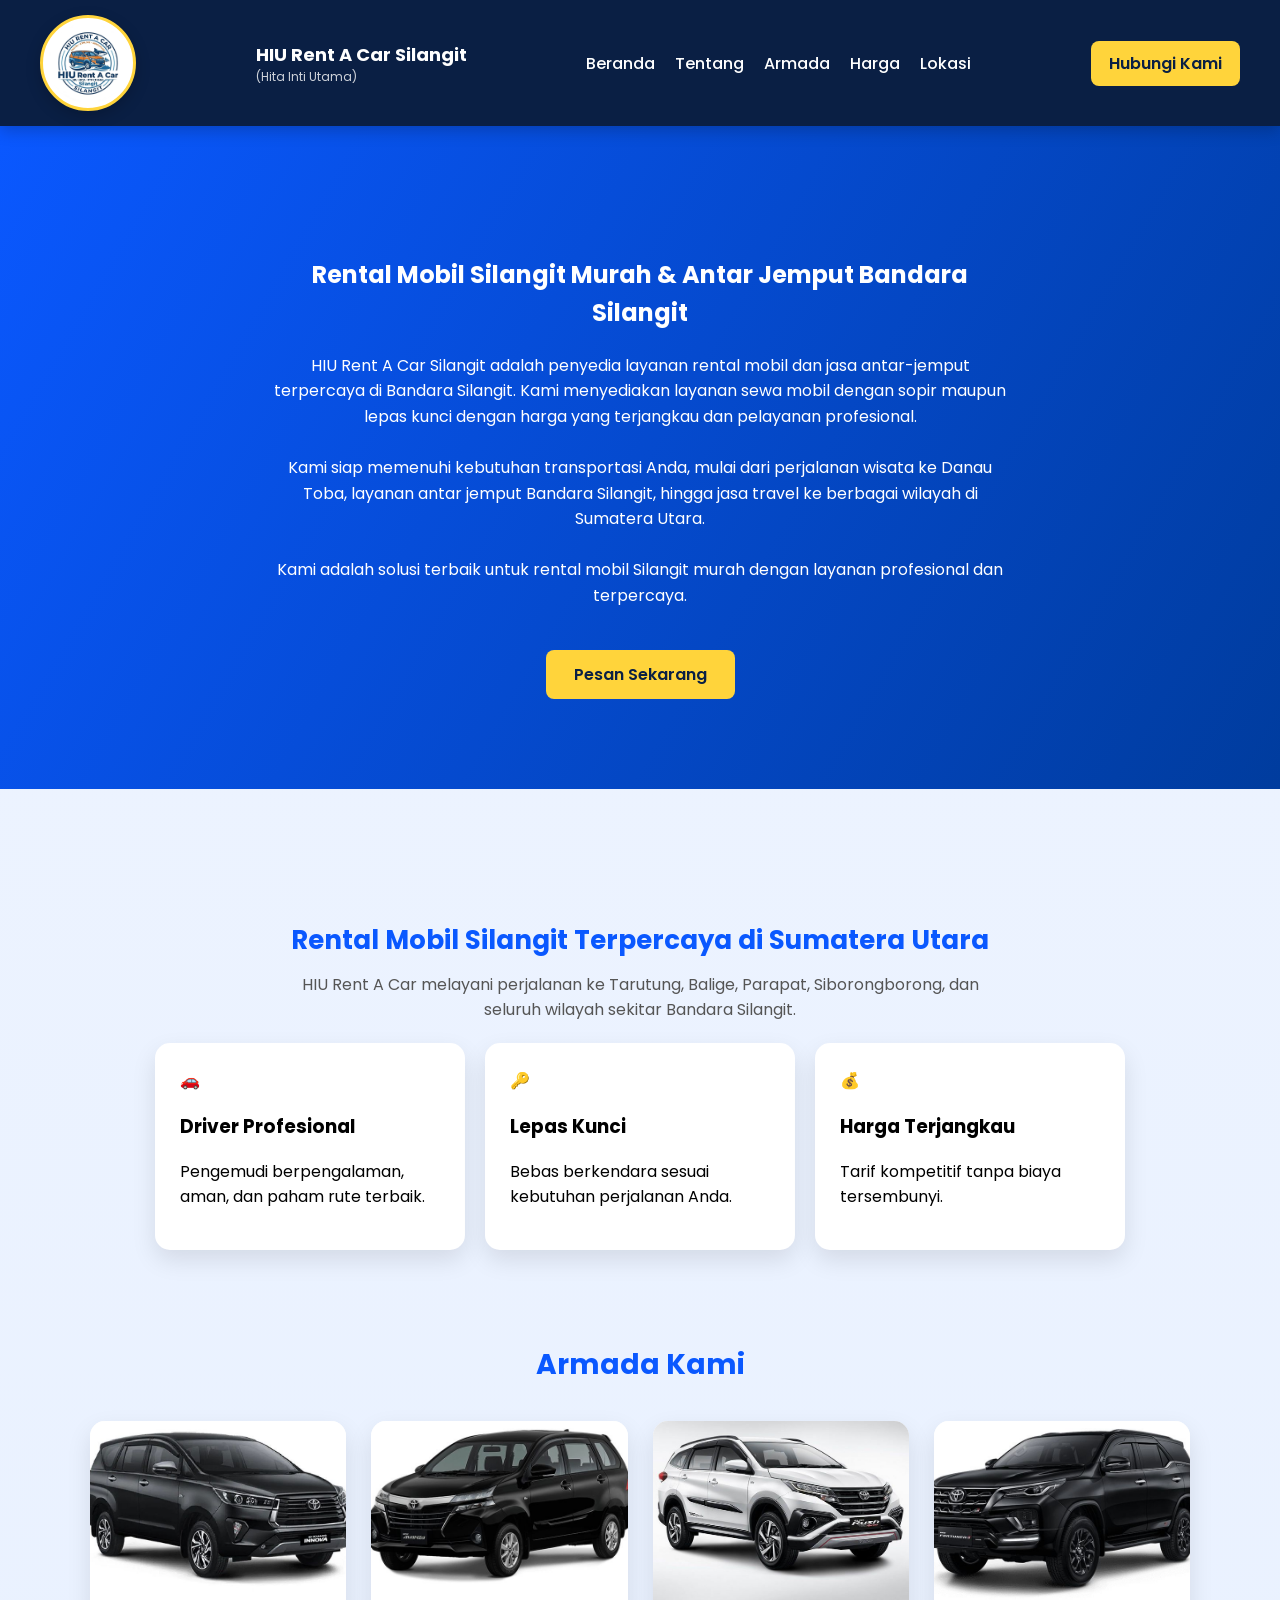
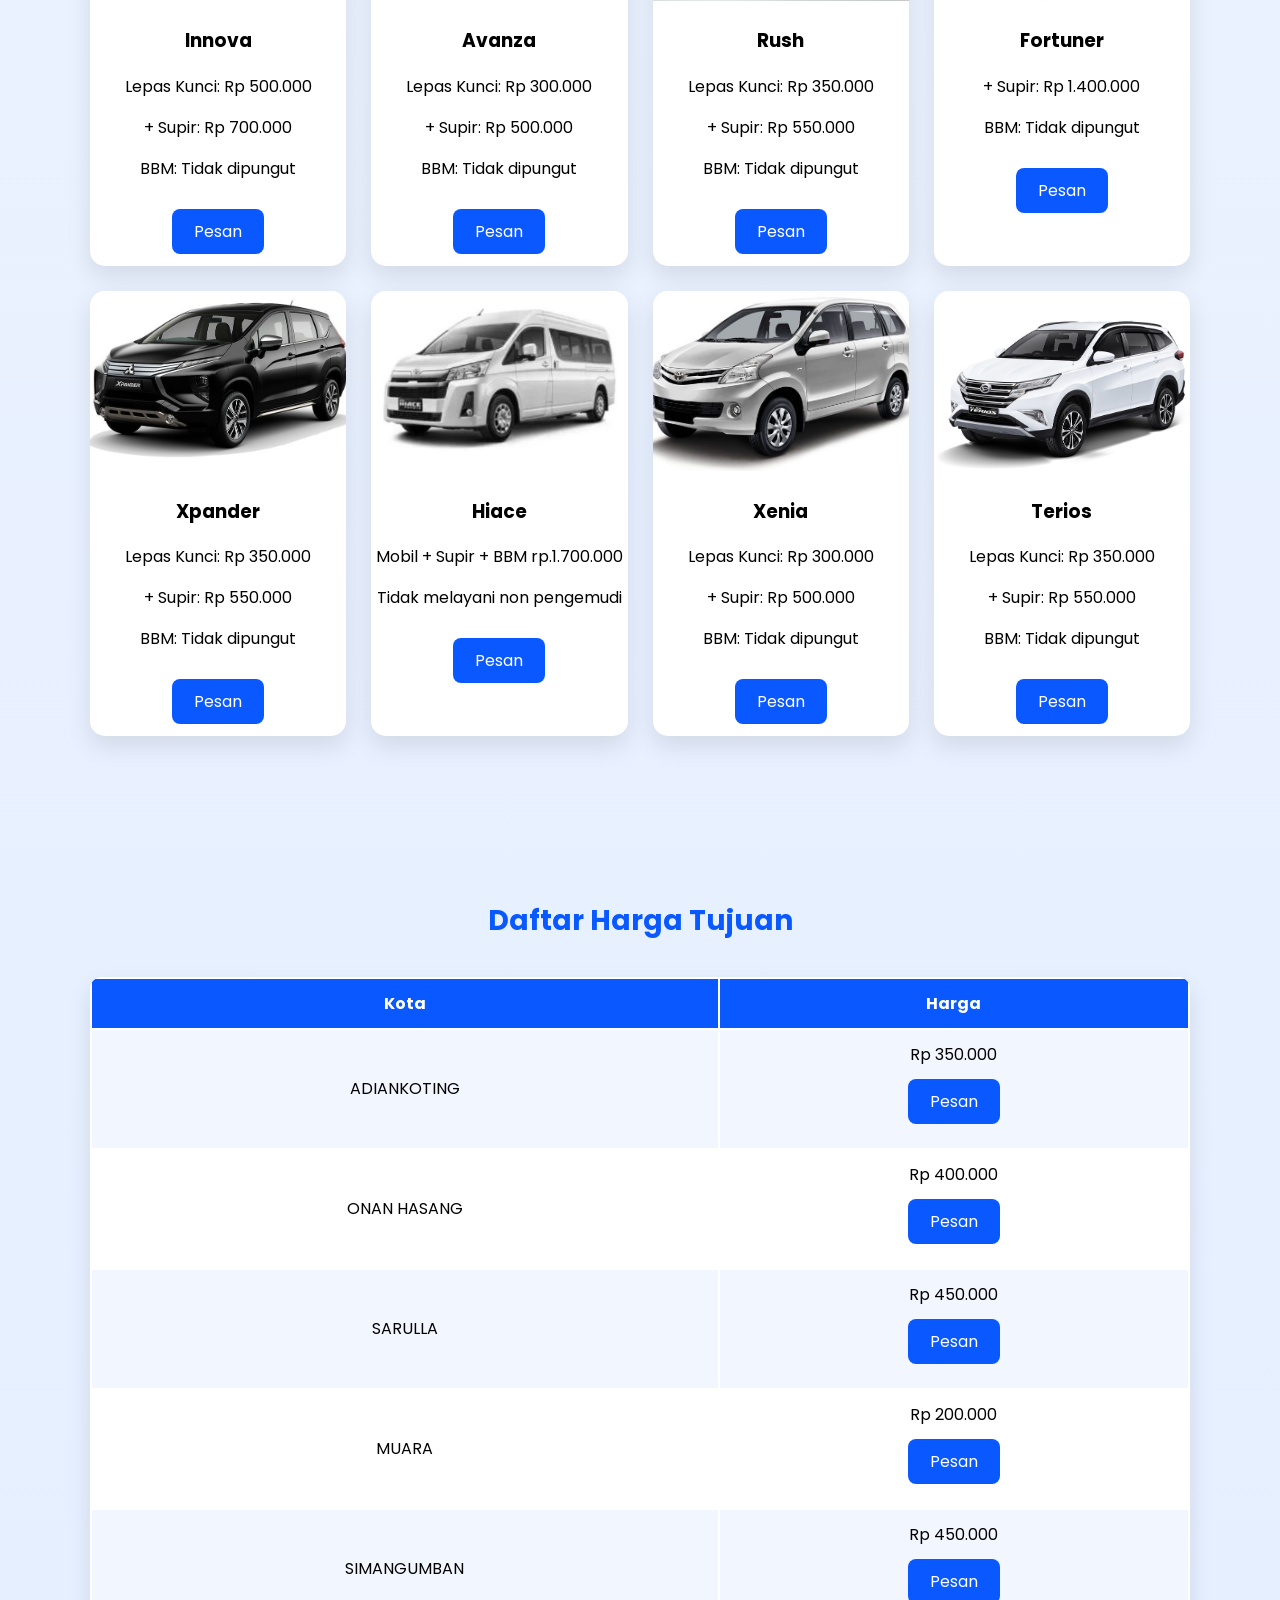
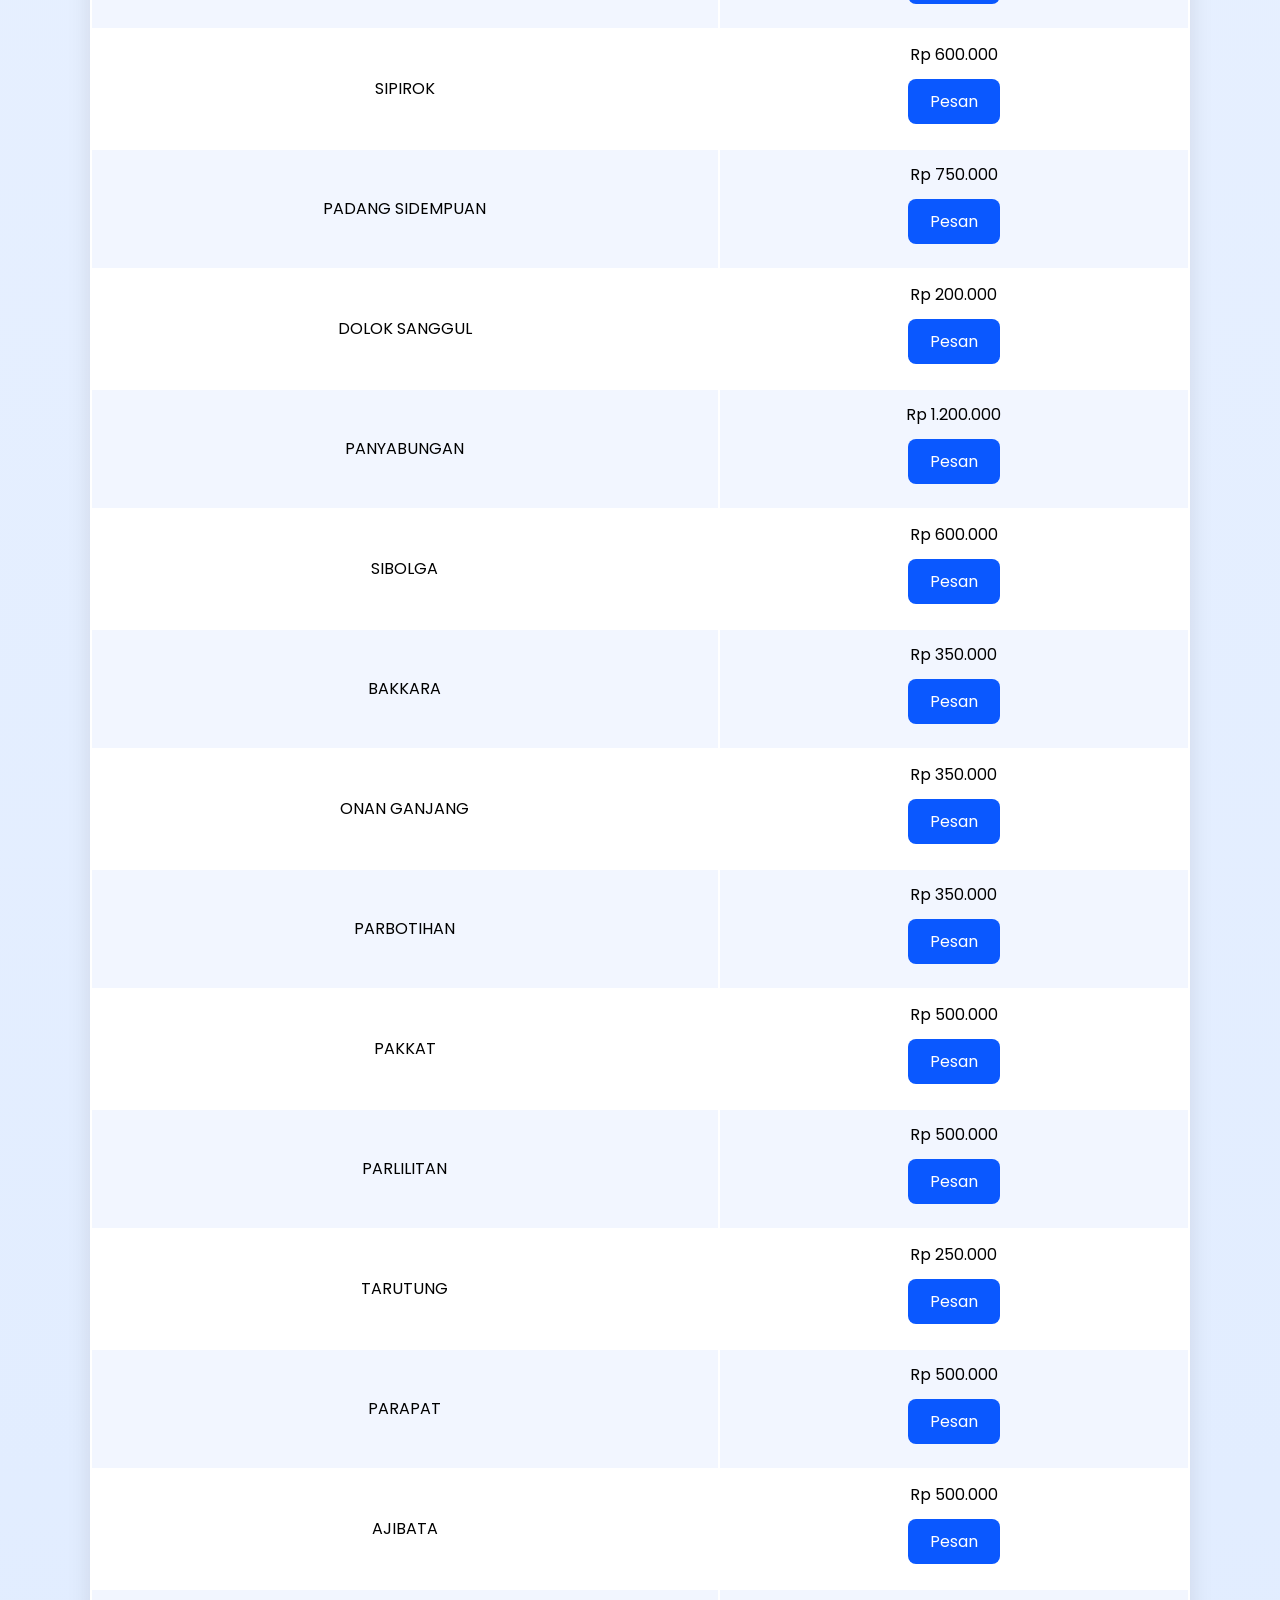
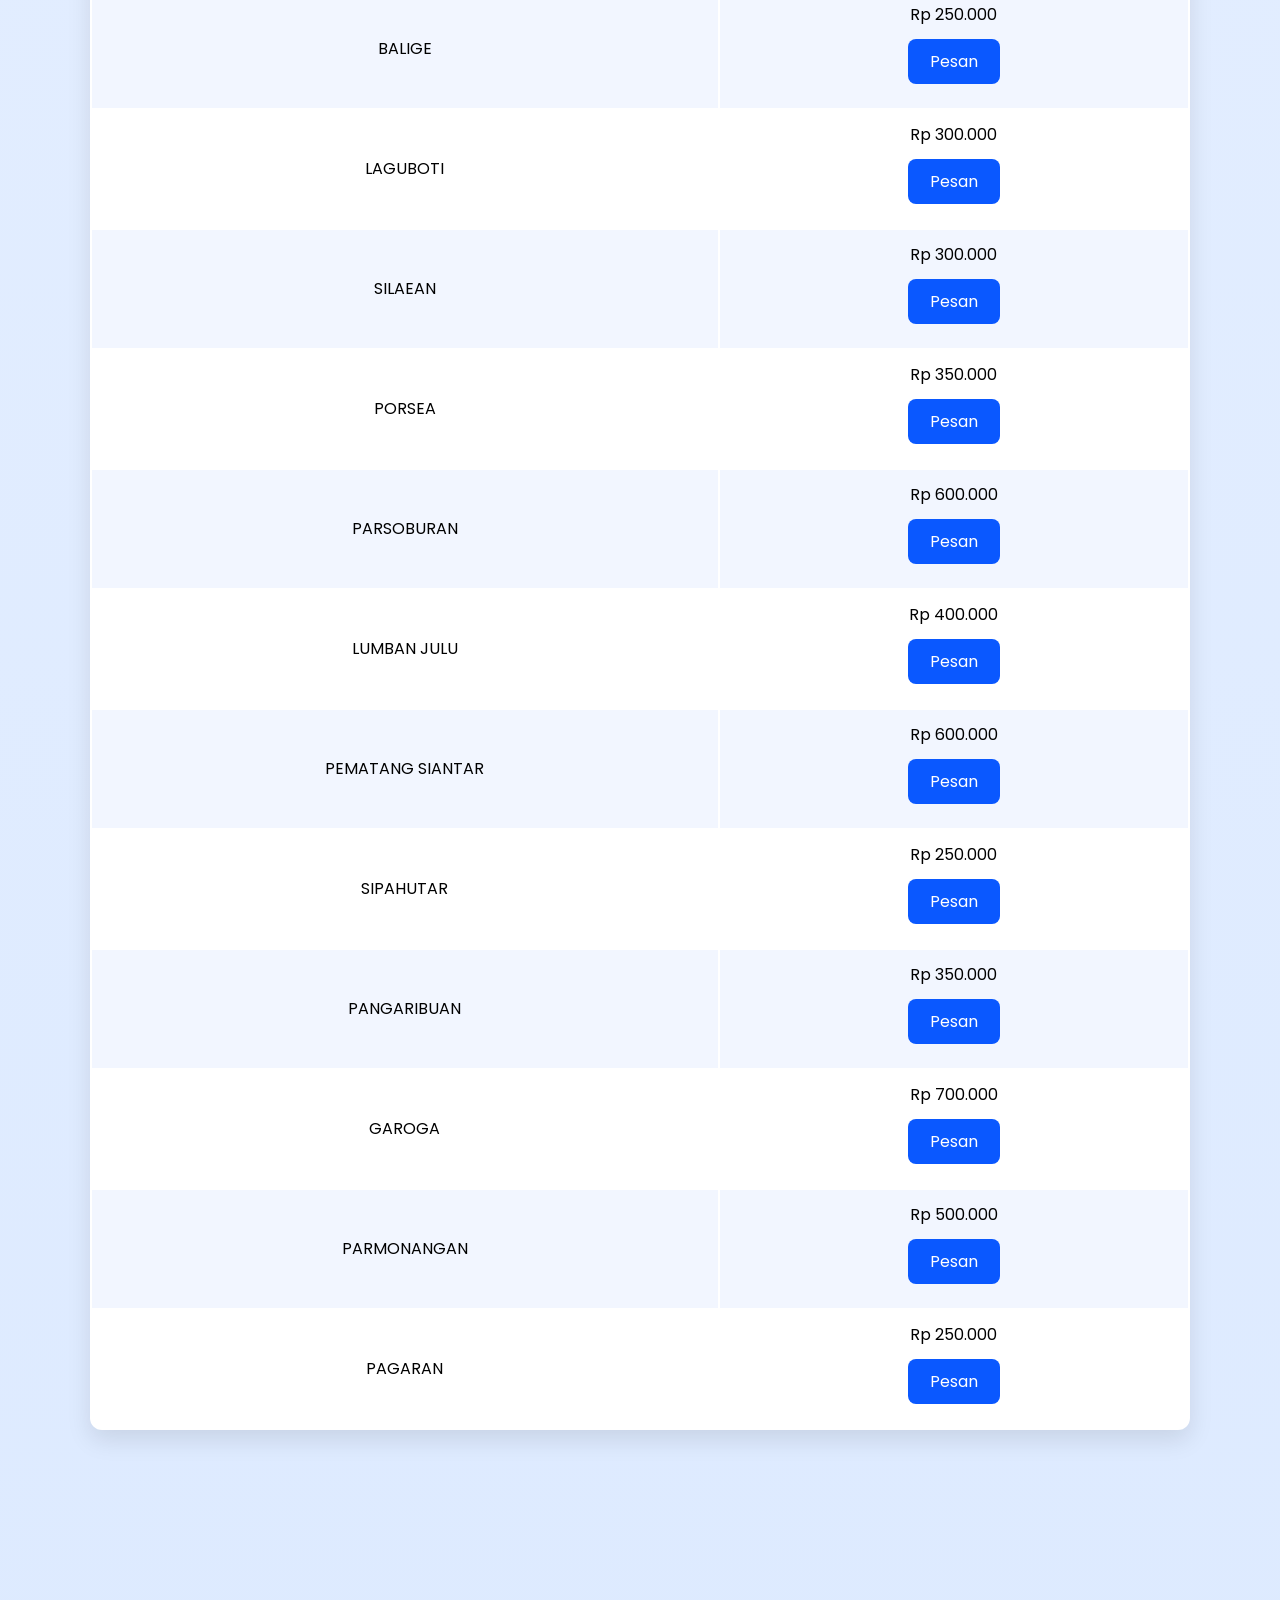
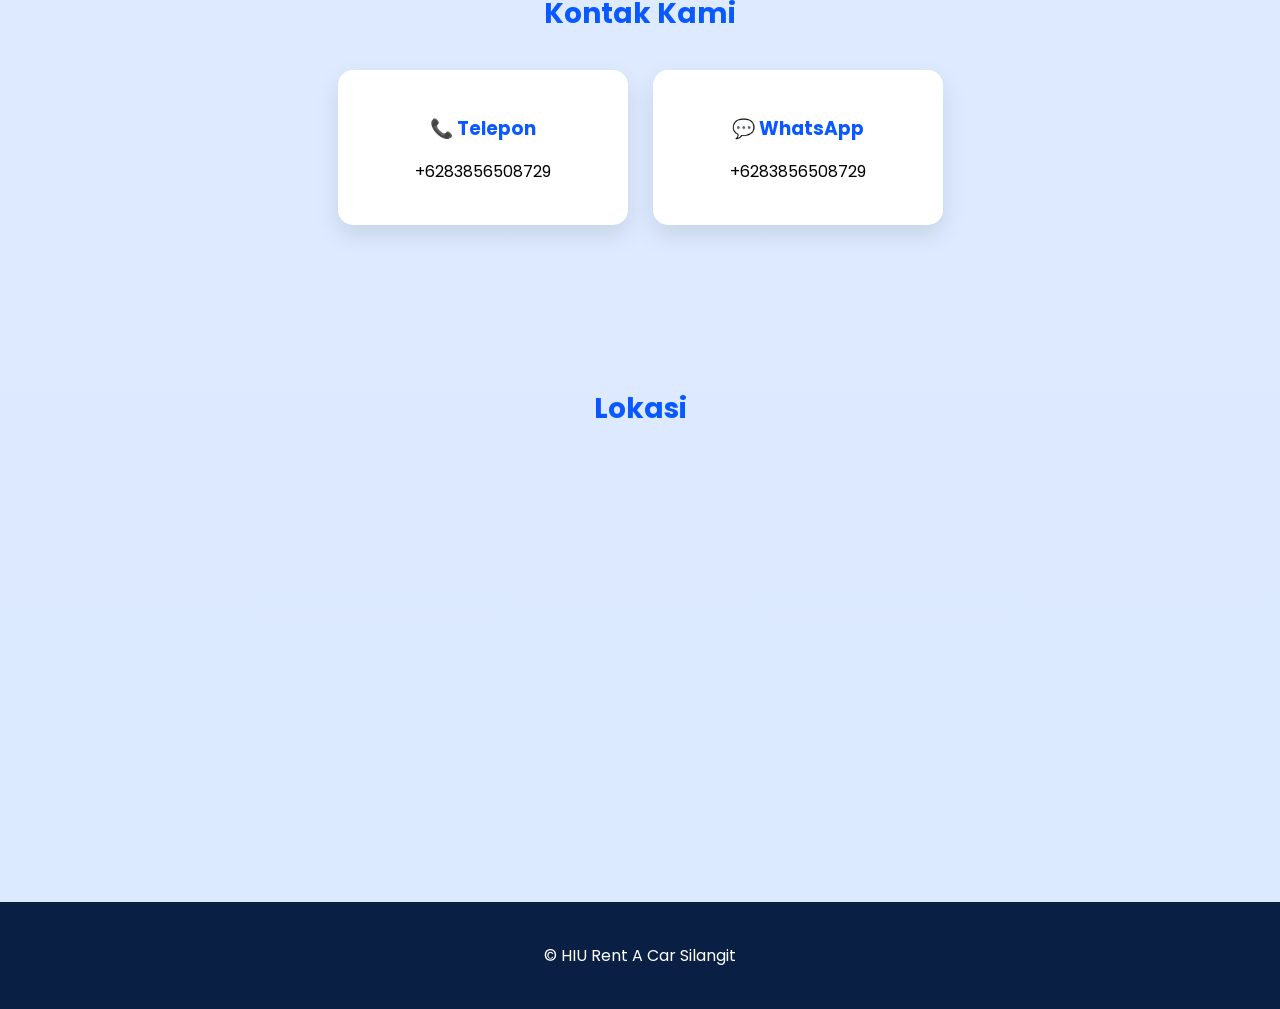
==== commit c7ffcc9a: "Update index.html" ====
--- a/index.html
+++ b/index.html
@@ -12,7 +12,7 @@
 <link rel="canonical" href="https://www.rentalmobilsilangithiu.site/">
 
 <meta property="og:url" content="https://www.rentalmobilsilangithiu.site/">
-
+<link href="https://fonts.googleapis.com/css2?family=Poppins:wght@300;400;600;700&display=swap" rel="stylesheet">
 <link rel="stylesheet" href="style.css">
 <link rel="icon" href="logo.jpeg">
 </head>
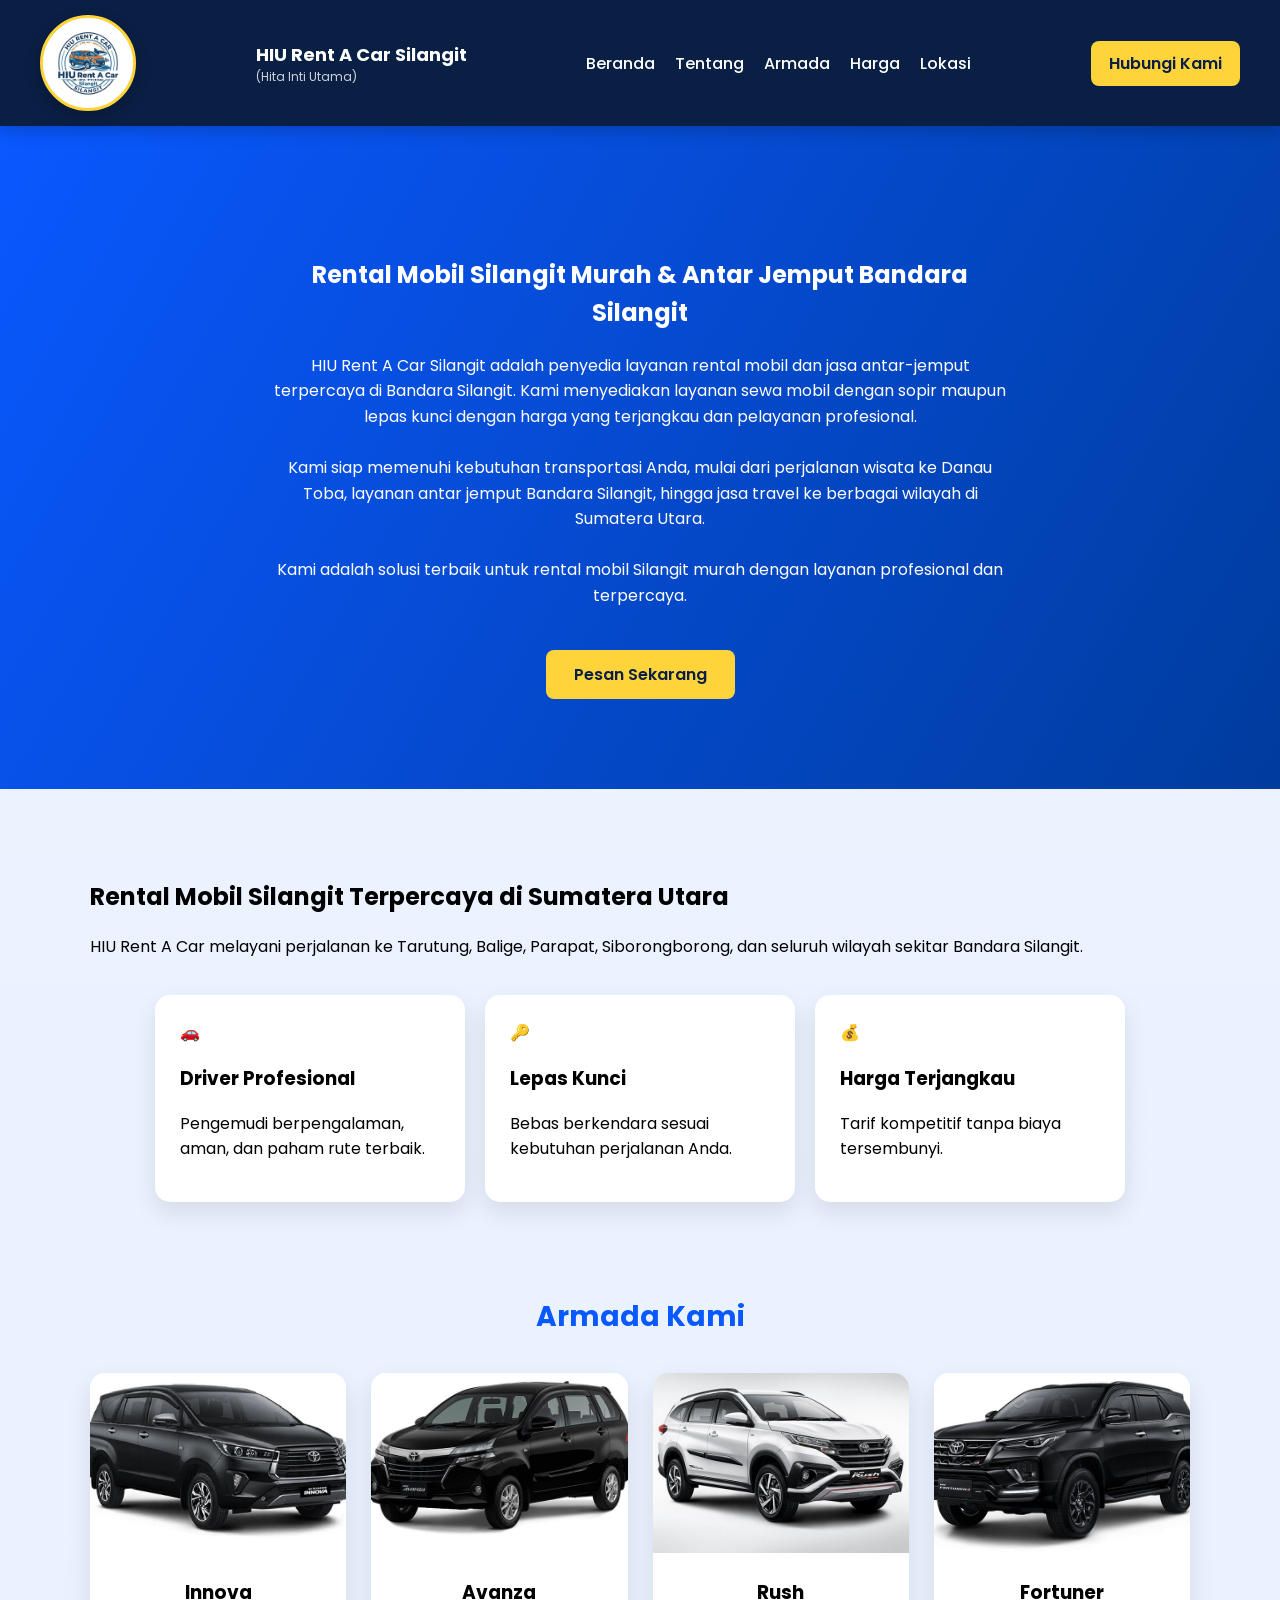
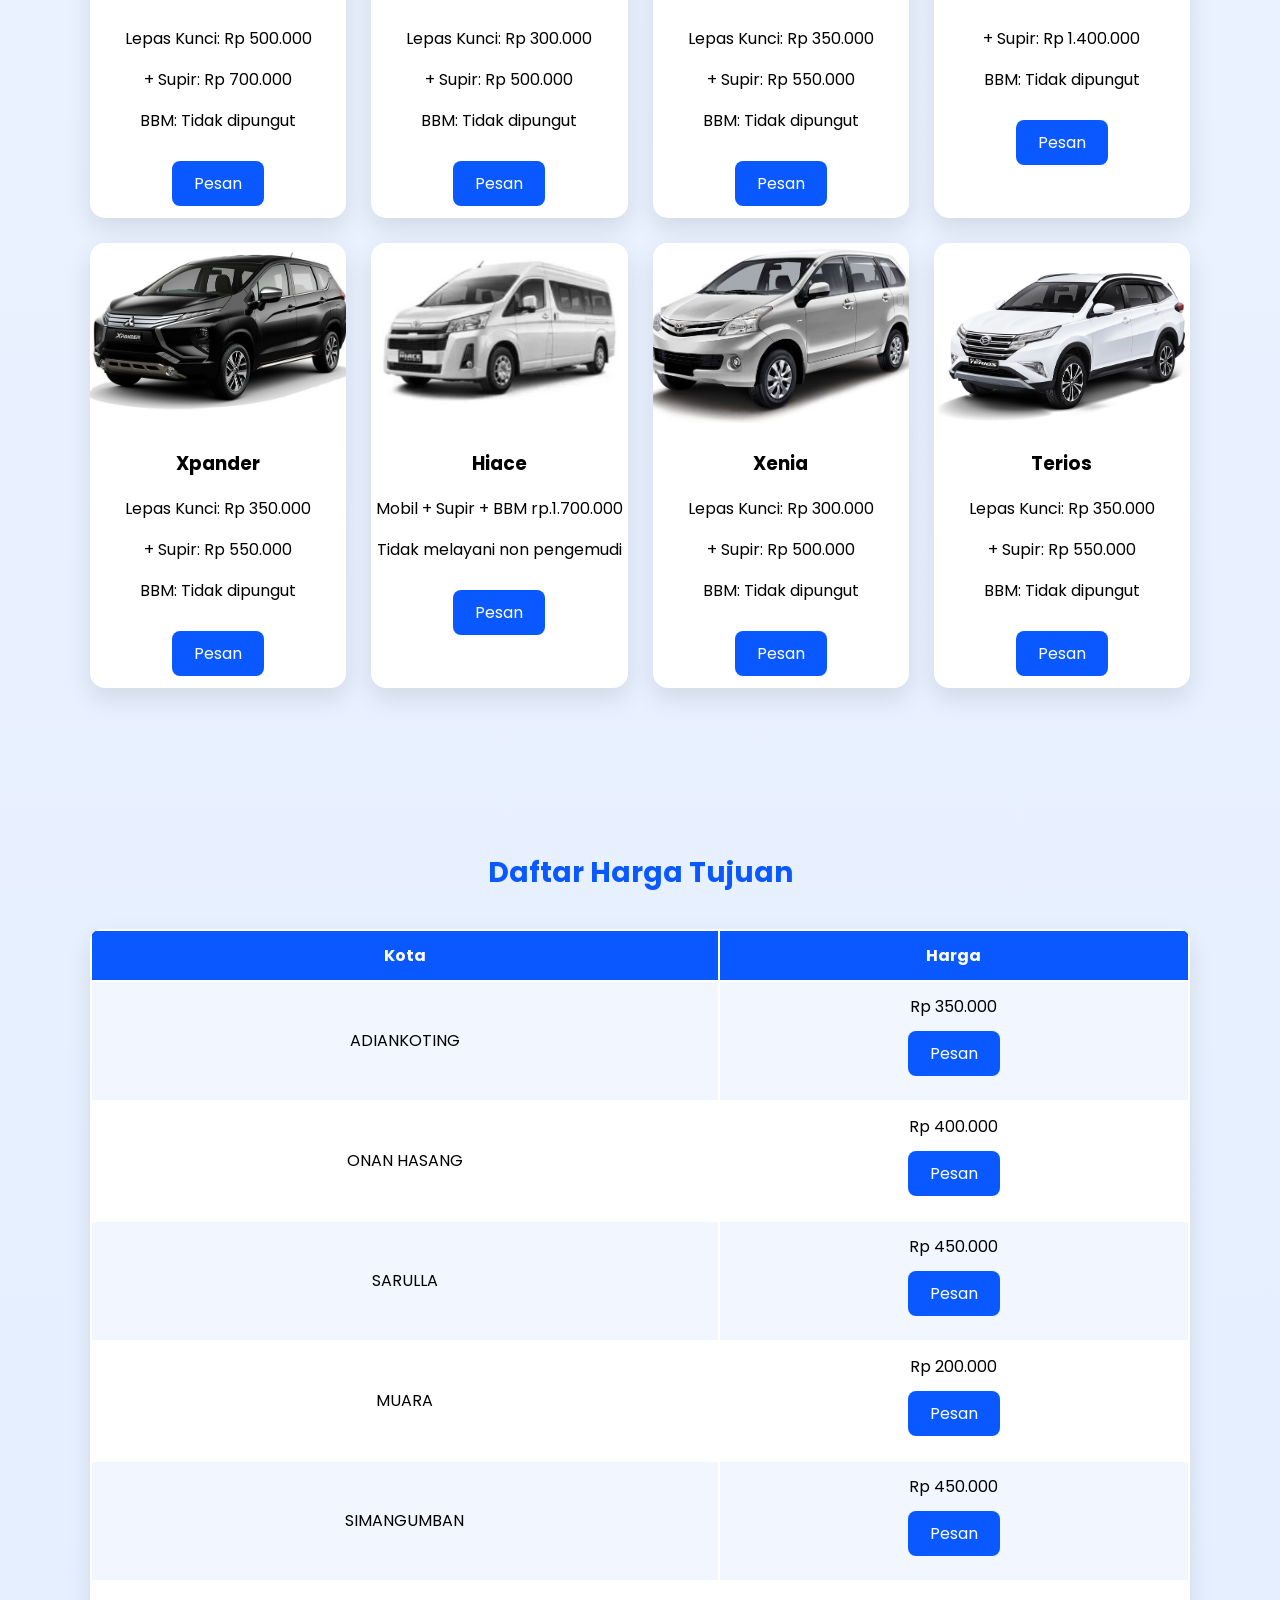
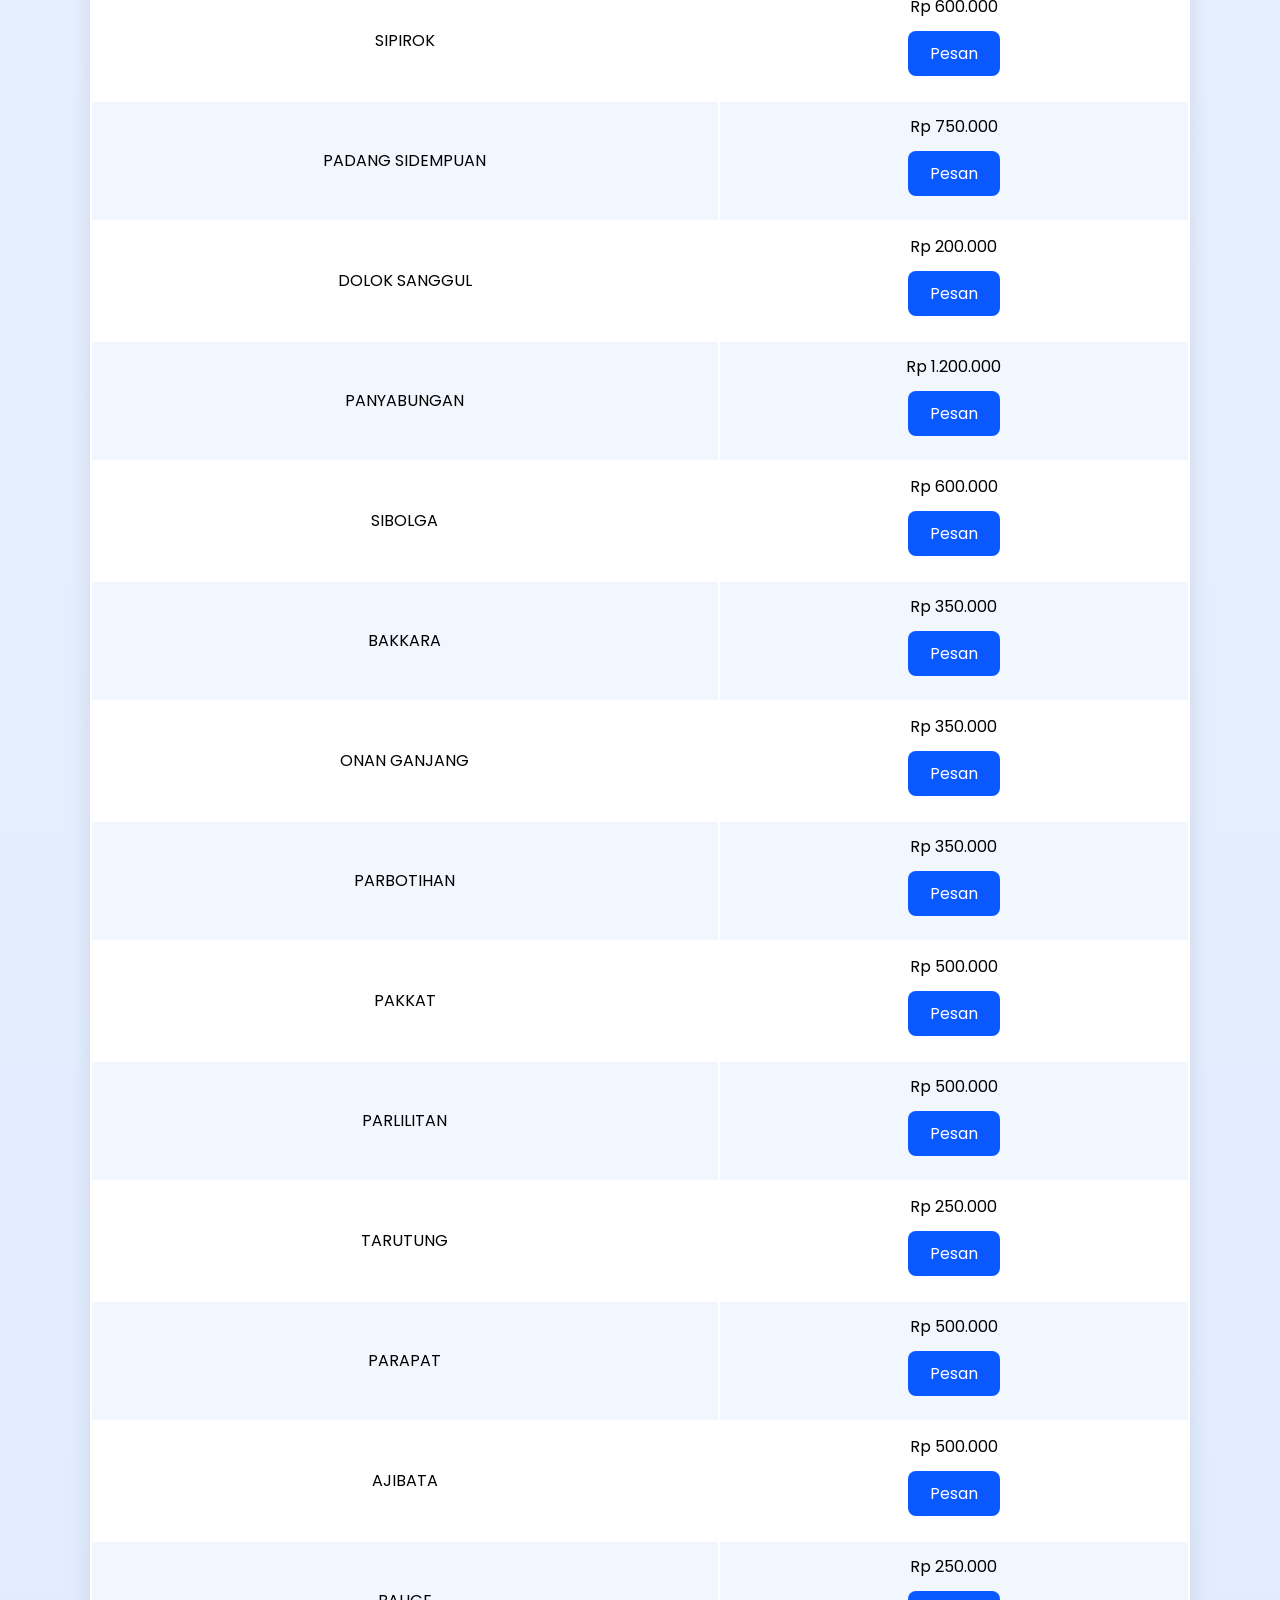
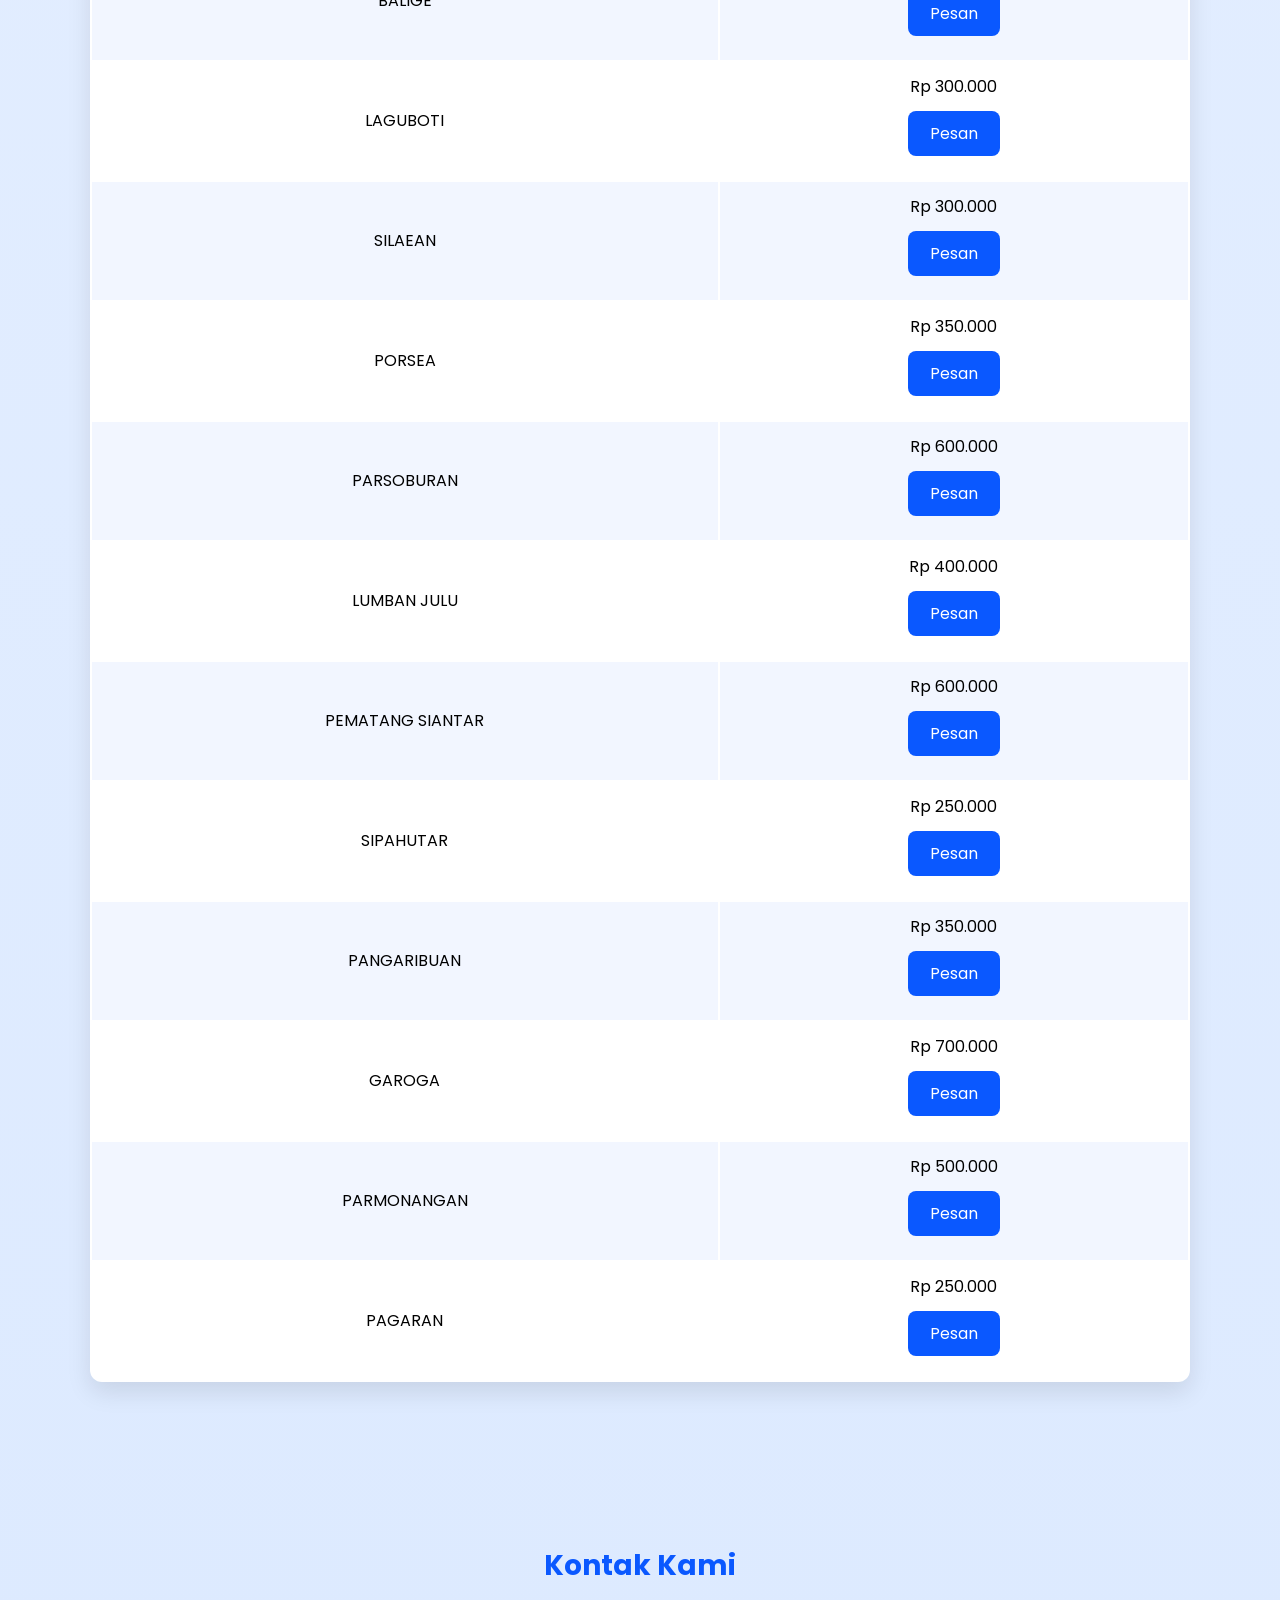
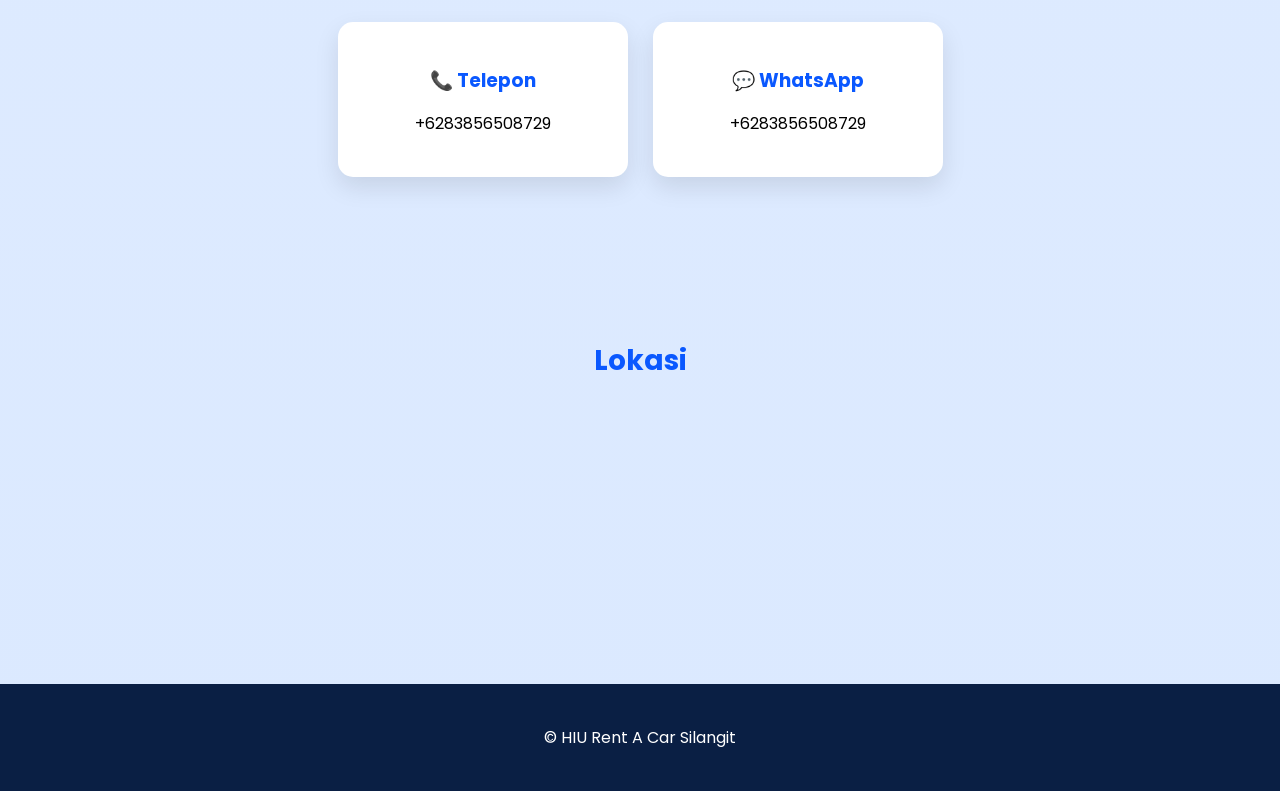
==== commit ceee7562: "Update index.html" ====
--- a/index.html
+++ b/index.html
@@ -13,7 +13,7 @@
 
 <meta property="og:url" content="https://www.rentalmobilsilangithiu.site/">
 <link href="https://fonts.googleapis.com/css2?family=Poppins:wght@300;400;600;700&display=swap" rel="stylesheet">
-<link rel="stylesheet" href="style.css">
+<link rel="stylesheet" href="kue.css">
 <link rel="icon" href="logo.jpeg">
 </head>
 
--- a/kue.css
+++ b/kue.css
@@ -0,0 +1,335 @@
+/* ============================= */
+/* GLOBAL */
+body{
+  margin:0;
+  font-family:'Poppins', sans-serif;
+  background:linear-gradient(180deg,#eef4ff,#dbe9ff);
+}
+
+/* ============================= */
+/* NAVBAR */
+.navbar{
+  position:sticky;
+  top:0;
+  background:#0a1f44;
+  color:white;
+  padding:15px 40px;
+  box-shadow:0 5px 15px rgba(0,0,0,0.2);
+  z-index:1000;
+}
+
+.nav-container{
+  display:flex;
+  align-items:center;
+  justify-content:space-between;
+  gap:20px;
+  flex-wrap:wrap;
+}
+
+.logo{
+  width:80px;
+  height:80px;
+  object-fit:cover;
+  border-radius:50%;
+  border:3px solid #ffd43b;
+  padding:5px;
+  background:white;
+  box-shadow:0 5px 15px rgba(0,0,0,0.2);
+}
+
+.nav-text h2{
+  margin:0;
+  font-size:18px;
+}
+
+.nav-text p{
+  margin:0;
+  font-size:12px;
+  opacity:0.8;
+}
+
+.nav-container nav{
+  display:flex;
+  gap:20px;
+  flex-wrap:wrap;
+}
+
+.nav-container nav a{
+  color:white;
+  text-decoration:none;
+  font-weight:500;
+  position:relative;
+}
+
+.nav-container nav a::after{
+  content:'';
+  position:absolute;
+  width:0%;
+  height:2px;
+  background:#ffd43b;
+  left:0;
+  bottom:-5px;
+  transition:0.3s;
+}
+
+.nav-container nav a:hover::after{
+  width:100%;
+}
+
+.btn-nav{
+  background:#ffd43b;
+  padding:10px 18px;
+  border-radius:8px;
+  color:#0a1f44;
+  font-weight:600;
+  text-decoration:none;
+  transition:0.3s;
+}
+
+.btn-nav:hover{
+  background:#ffcc00;
+}
+
+/* ============================= */
+/* HERO */
+.hero{
+  background:linear-gradient(120deg,#0a58ff,#003c9e);
+  color:white;
+  padding:110px 20px 90px;
+  text-align:center;
+}
+
+.hero-content{
+  max-width:750px;
+  margin:auto;
+  line-height:1.6;
+}
+
+.btn{
+  display:inline-block;
+  margin-top:25px;
+  background:#ffd43b;
+  color:#0a1f44;
+  padding:12px 28px;
+  border-radius:8px;
+  font-weight:600;
+  text-decoration:none;
+  transition:0.3s;
+}
+
+.btn:hover{
+  background:#ffcc00;
+  transform:translateY(-2px);
+}
+
+/* ============================= */
+/* FITUR */
+.fitur-section{
+  margin-top:-50px;
+}
+
+.fitur{
+  display:flex;
+  gap:20px;
+  justify-content:center;
+  flex-wrap:wrap;
+}
+
+.fitur-item{
+  background:white;
+  padding:25px;
+  border-radius:15px;
+  width:260px;
+  box-shadow:0 10px 25px rgba(0,0,0,0.1);
+  transition:0.3s;
+}
+
+.fitur-item:hover{
+  transform:translateY(-5px);
+}
+
+/* ============================= */
+/* CONTAINER */
+.container{
+  padding:70px 20px;
+  max-width:1100px;
+  margin:auto;
+}
+
+/* ============================= */
+/* TITLE */
+.title{
+  text-align:center;
+  color:#0a58ff;
+  margin-bottom:35px;
+  font-size:28px;
+}
+
+/* ============================= */
+/* CARD GRID */
+.grid{
+  display:grid;
+  grid-template-columns:repeat(auto-fit,minmax(250px,1fr));
+  gap:25px;
+}
+
+.card{
+  background:white;
+  border-radius:15px;
+  overflow:hidden;
+  box-shadow:0 10px 25px rgba(0,0,0,0.1);
+  text-align:center;
+  transition:0.3s;
+}
+
+.card:hover{
+  transform:translateY(-8px);
+}
+
+.card img{
+  width:100%;
+  height:180px;
+  object-fit:cover;
+}
+
+/* ============================= */
+/* BUTTON WA */
+.btn-wa{
+  background:#0a58ff;
+  color:white;
+  padding:10px 22px;
+  border-radius:8px;
+  display:inline-block;
+  margin:12px;
+  text-decoration:none;
+  transition:0.3s;
+}
+
+.btn-wa:hover{
+  background:#003ecb;
+}
+
+/* ============================= */
+/* TABLE */
+table{
+  width:100%;
+  background:white;
+  border-radius:12px;
+  overflow:hidden;
+  box-shadow:0 10px 25px rgba(0,0,0,0.1);
+}
+
+th{
+  background:#0a58ff;
+  color:white;
+}
+
+td,th{
+  padding:12px;
+  text-align:center;
+}
+
+tr:nth-child(even){
+  background:#f2f6ff;
+}
+
+/* ============================= */
+/* KONTAK */
+.kontak-section{
+  text-align:center;
+}
+
+.kontak-card{
+  display:flex;
+  justify-content:center;
+  gap:25px;
+  flex-wrap:wrap;
+  margin-top:20px;
+}
+
+.kontak-item{
+  background:white;
+  padding:25px 35px;
+  border-radius:15px;
+  box-shadow:0 10px 25px rgba(0,0,0,0.1);
+  min-width:220px;
+}
+
+.kontak-item h3{
+  color:#0a58ff;
+  margin-bottom:10px;
+}
+
+/* ============================= */
+/* MAP */
+iframe{
+  width:100%;
+  height:320px;
+  border:none;
+  border-radius:15px;
+}
+
+/* ============================= */
+/* WA FLOAT */
+.wa{
+  position:fixed;
+  bottom:20px;
+  right:20px;
+  background:#25d366;
+  padding:15px;
+  border-radius:50%;
+  color:white;
+  font-size:20px;
+  box-shadow:0 5px 15px rgba(0,0,0,0.3);
+}
+
+/* ============================= */
+/* FOOTER */
+footer{
+  background:#0a1f44;
+  color:white;
+  text-align:center;
+  padding:25px;
+  margin-top:40px;
+}
+
+/* ============================= */
+/* MEDIA QUERY MOBILE */
+@media (max-width:768px){
+  .nav-container{
+    flex-direction:column;
+    gap:10px;
+  }
+
+  .nav-container nav{
+    flex-direction:column;
+    gap:10px;
+    width:100%;
+    text-align:center;
+  }
+
+  .hero{
+    padding:80px 15px 60px;
+  }
+
+  .fitur{
+    flex-direction:column;
+    gap:15px;
+  }
+
+  .grid{
+    grid-template-columns:1fr;
+  }
+
+  .kontak-card{
+    flex-direction:column;
+    gap:15px;
+  }
+}
+
+/* ============================= */
+/* IMAGE & IFRAME RESPONSIVE */
+img, iframe{
+  max-width:100%;
+  height:auto;
+}
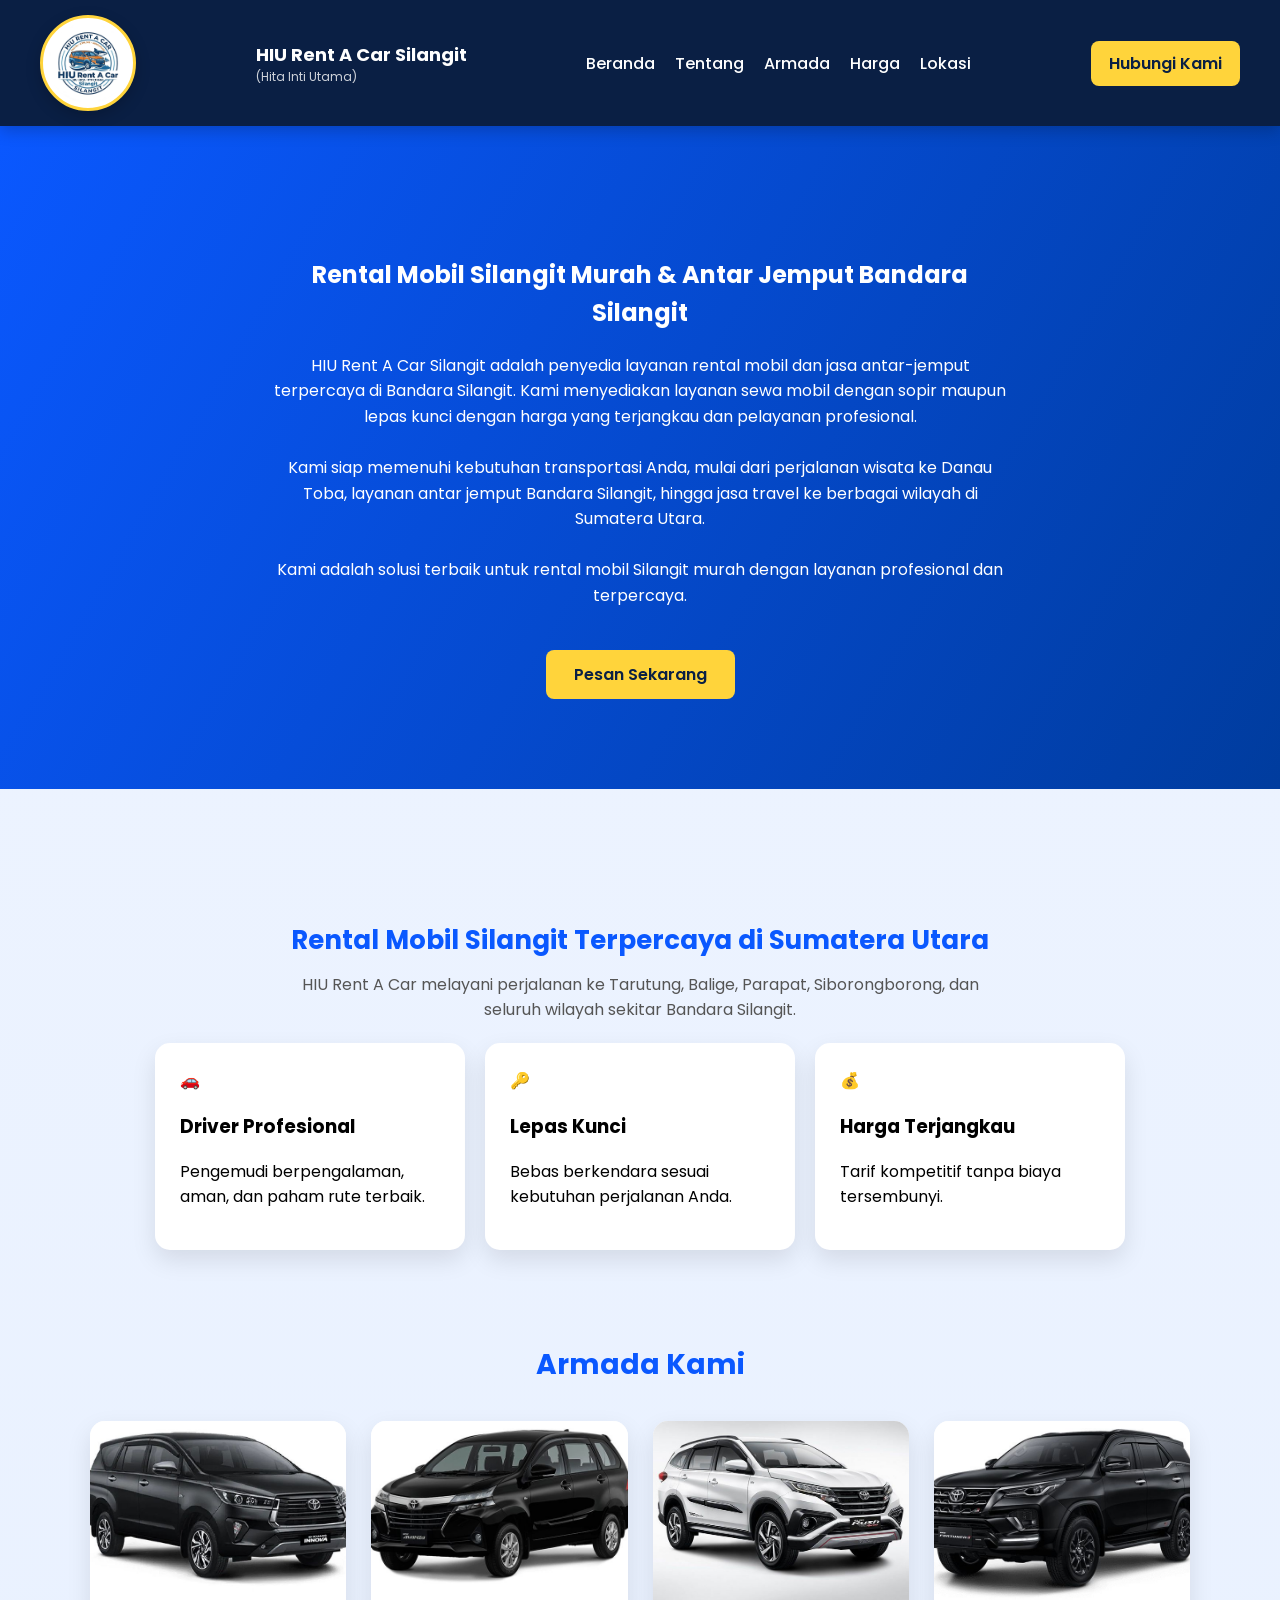
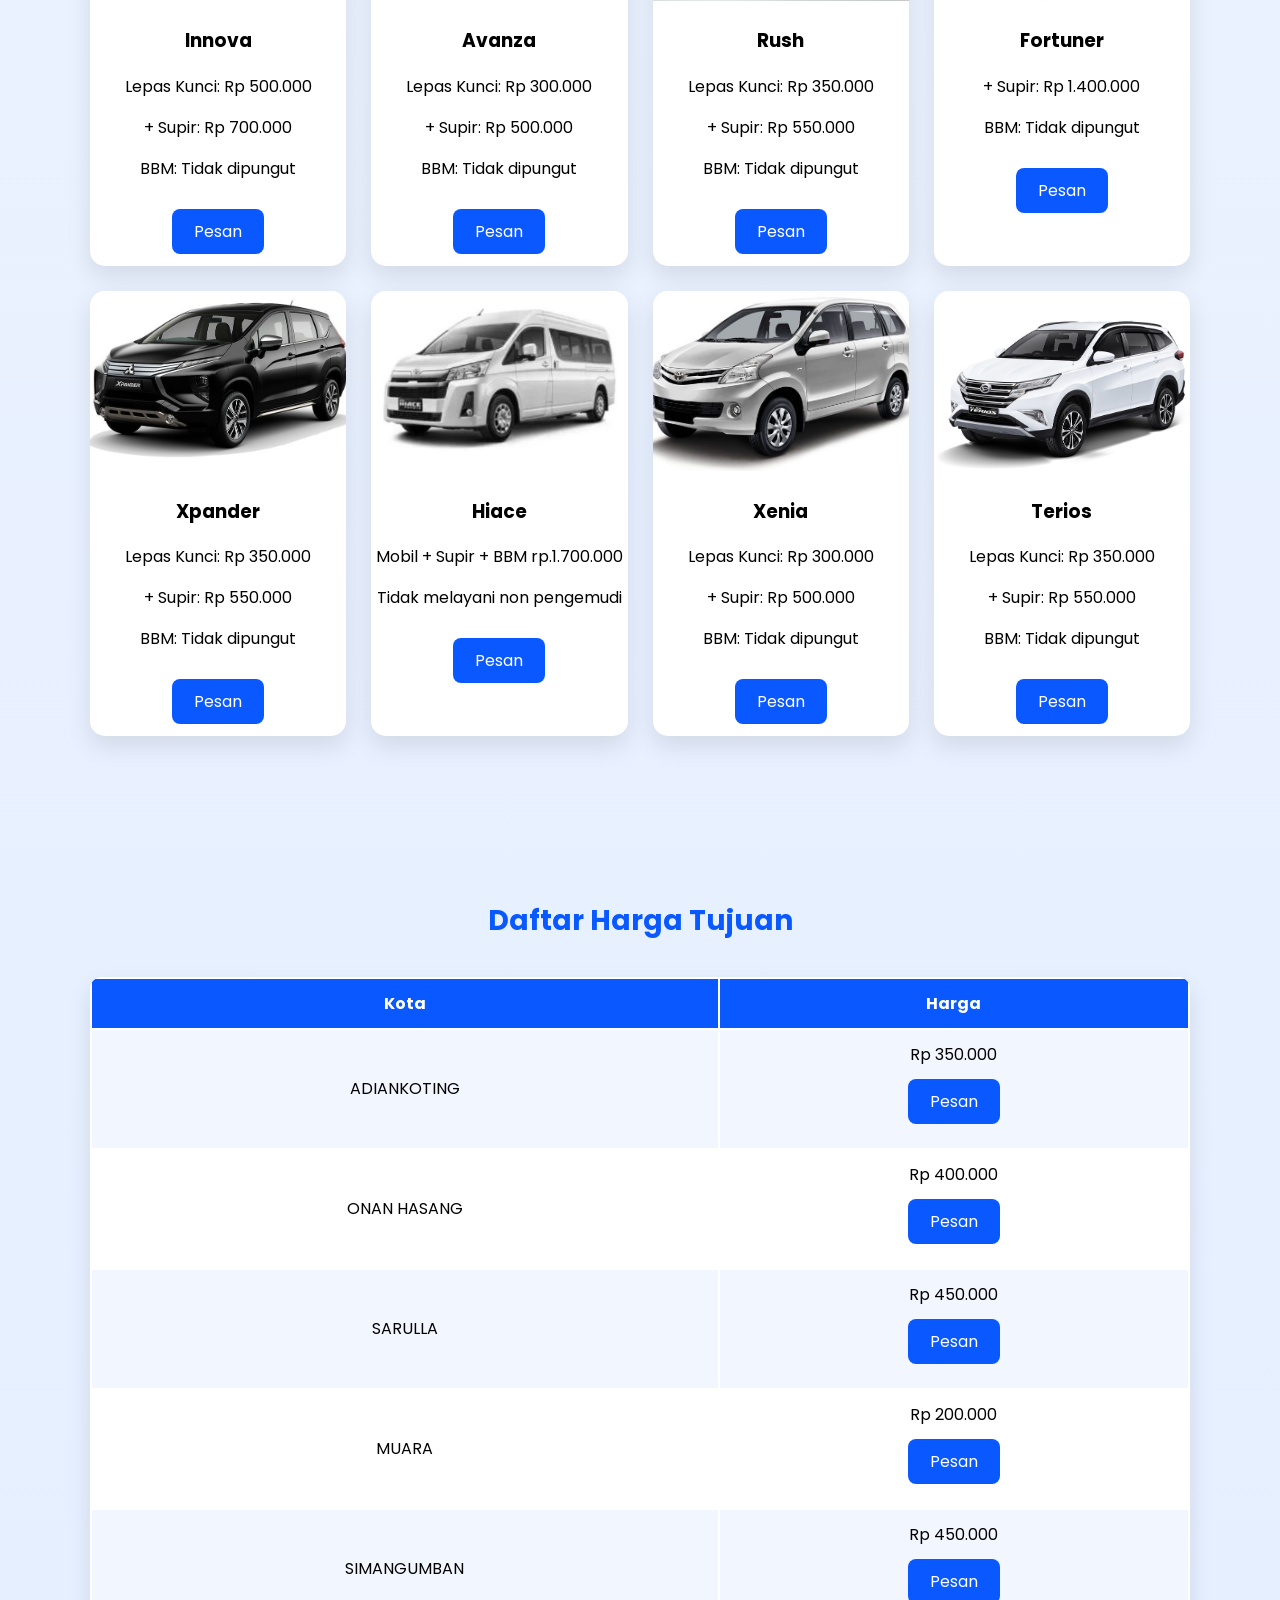
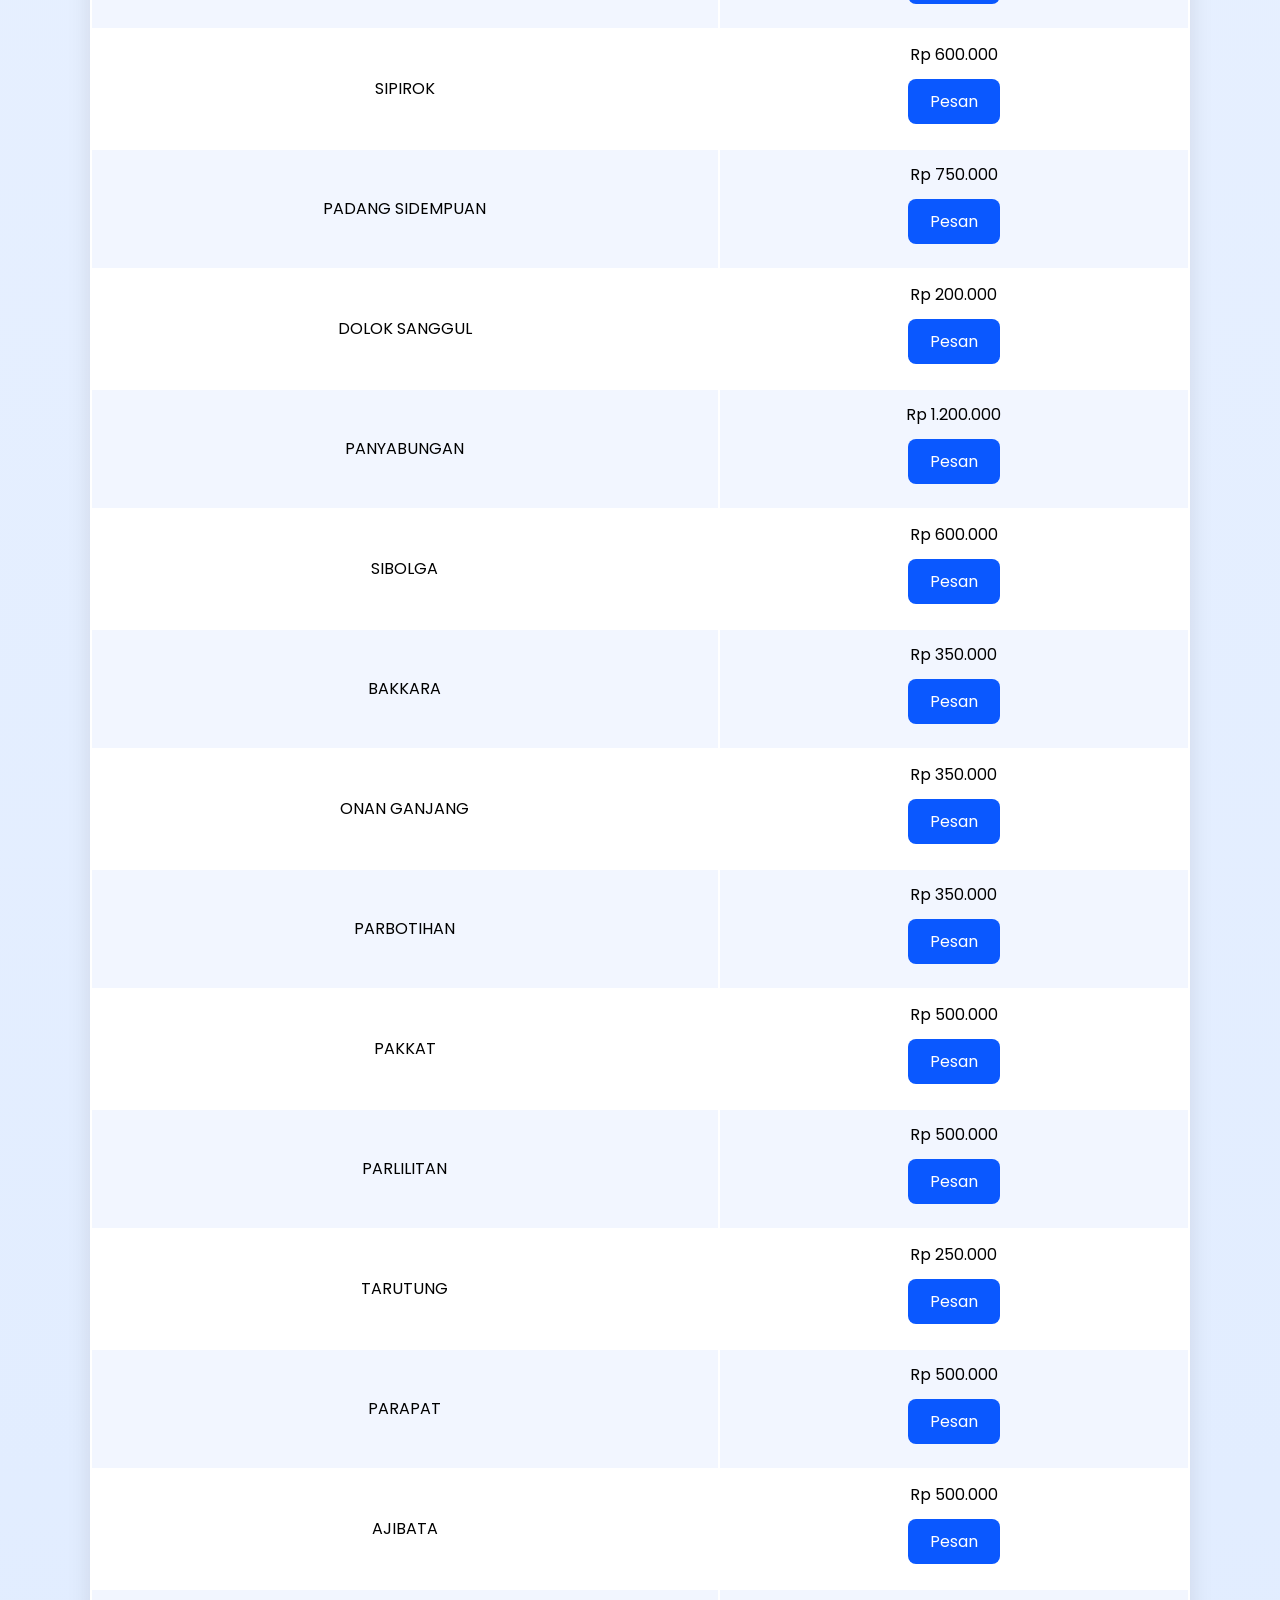
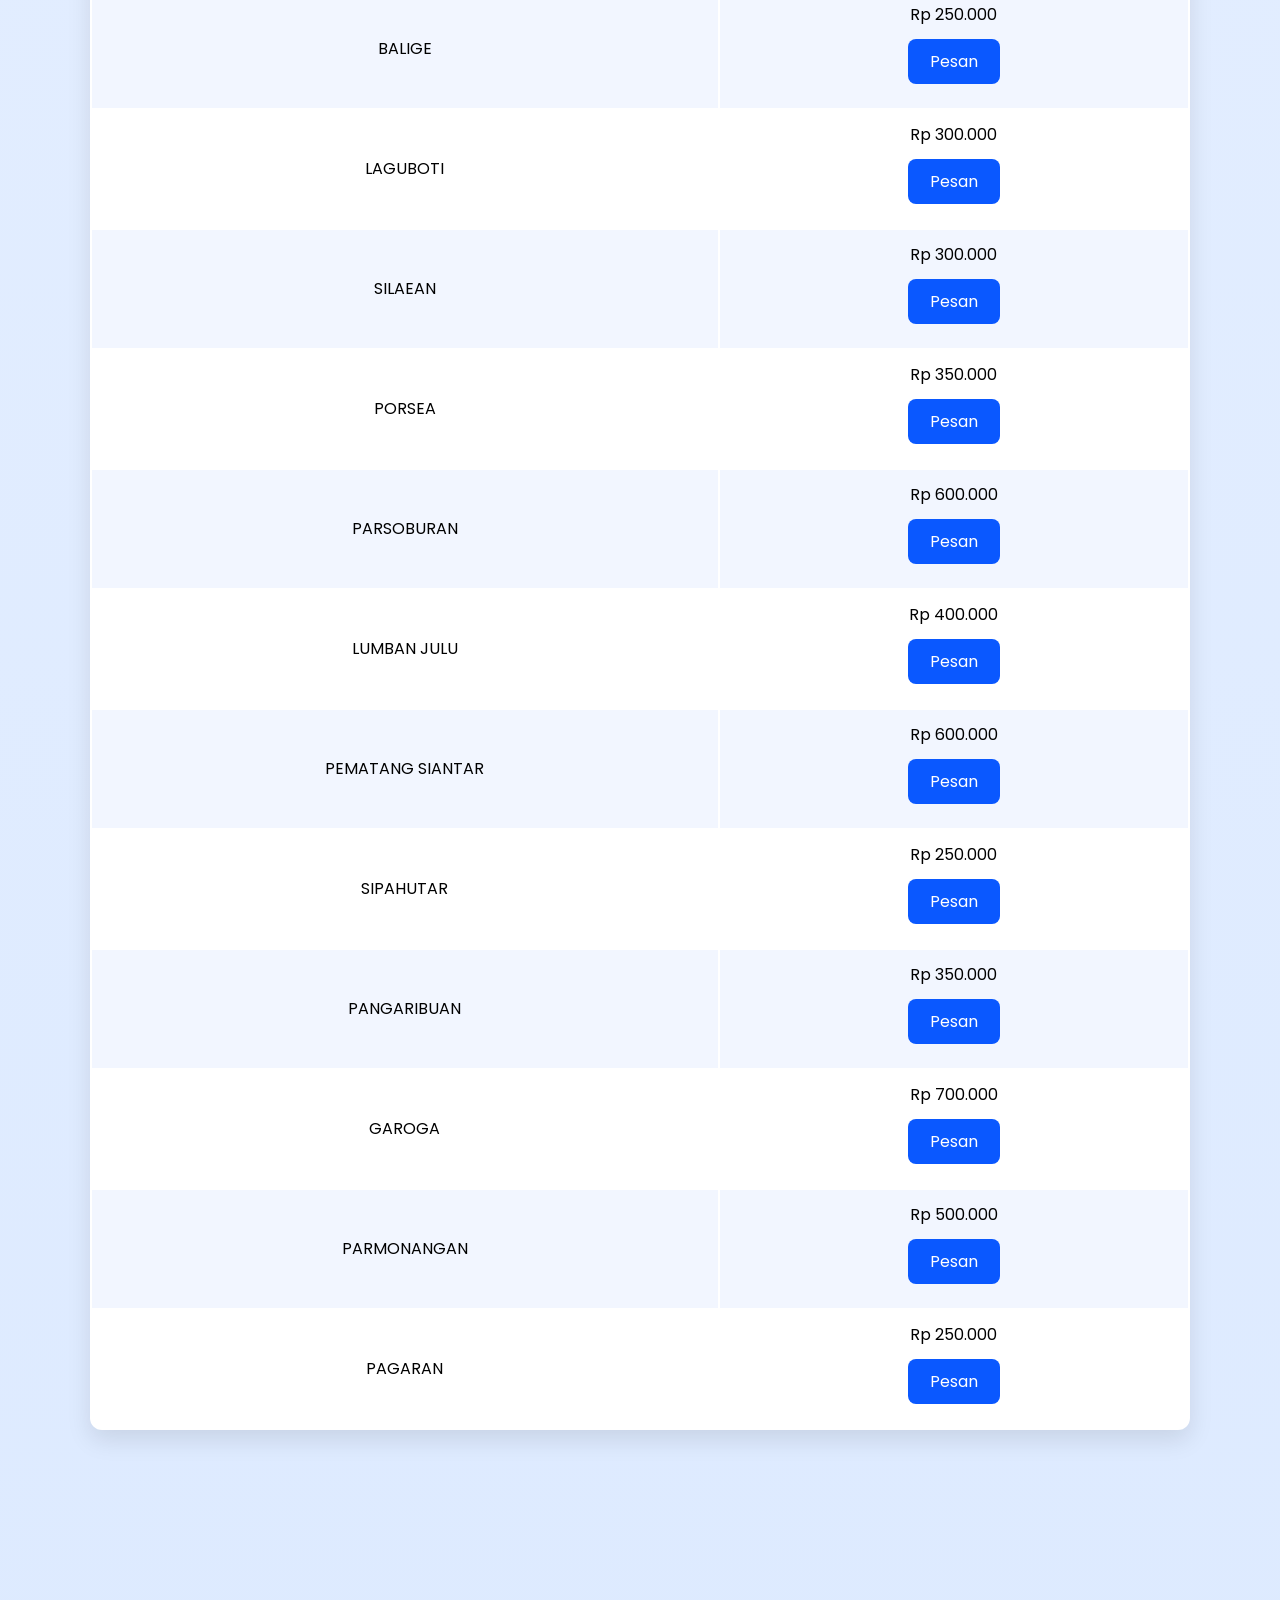
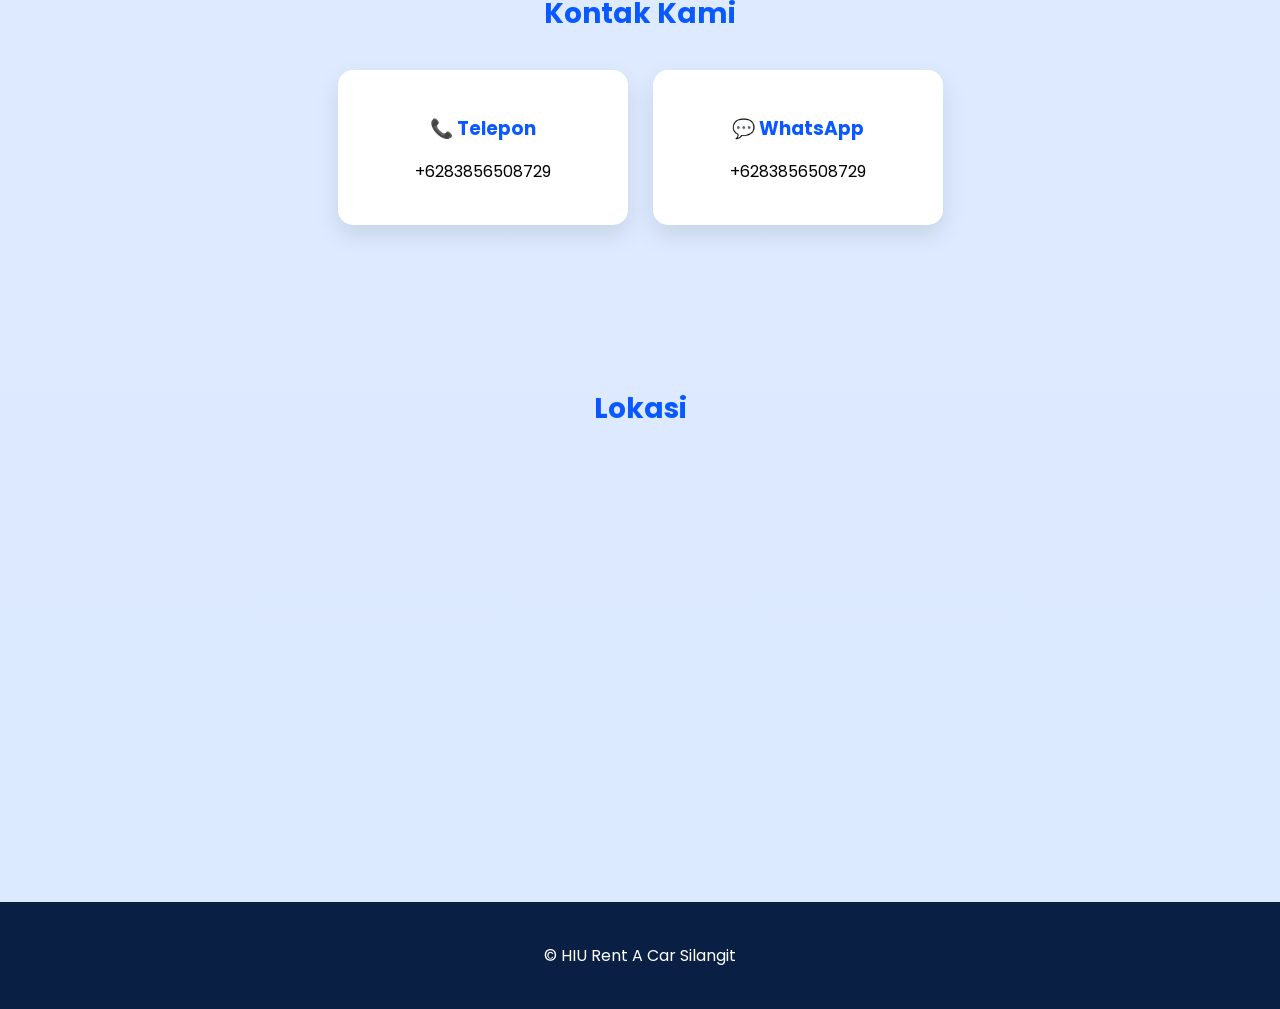
==== commit 1df5d297: "Update index.html" ====
--- a/index.html
+++ b/index.html
@@ -13,7 +13,7 @@
 
 <meta property="og:url" content="https://www.rentalmobilsilangithiu.site/">
 <link href="https://fonts.googleapis.com/css2?family=Poppins:wght@300;400;600;700&display=swap" rel="stylesheet">
-<link rel="stylesheet" href="kue.css">
+<link rel="stylesheet" href="style.css">
 <link rel="icon" href="logo.jpeg">
 </head>
 
--- a/style.css
+++ b/style.css
@@ -0,0 +1,303 @@
+body{
+margin:0;
+font-family:'Poppins';
+background:linear-gradient(180deg,#eef4ff,#dbe9ff);
+}
+
+/* NAVBAR */
+.navbar{
+position:sticky;
+top:0;
+background:#0a1f44;
+color:white;
+padding:15px 40px;
+box-shadow:0 5px 15px rgba(0,0,0,0.2);
+z-index:1000;
+}
+
+.nav-container{
+display:flex;
+align-items:center;
+justify-content:space-between;
+gap:20px;
+}
+
+.logo{
+width:80px;
+height:80px;
+object-fit:cover;
+border-radius:50%; /* bikin bulat */
+border:3px solid #ffd43b; /* garis kuning biar kontras */
+padding:5px;
+background:white; /* nutup transparan */
+box-shadow:0 5px 15px rgba(0,0,0,0.2);
+}
+
+/* TEXT LOGO */
+.nav-text h2{
+margin:0;
+font-size:18px;
+}
+
+.nav-text p{
+margin:0;
+font-size:12px;
+opacity:0.8;
+}
+
+/* MENU */
+.nav-container nav{
+display:flex;
+gap:20px;
+}
+
+.nav-container nav a{
+color:white;
+text-decoration:none;
+font-weight:500;
+position:relative;
+}
+
+/* efek hover garis bawah */
+.nav-container nav a::after{
+content:'';
+position:absolute;
+width:0%;
+height:2px;
+background:#ffd43b;
+left:0;
+bottom:-5px;
+transition:0.3s;
+}
+
+.nav-container nav a:hover::after{
+width:100%;
+}
+
+/* BUTTON NAV */
+.btn-nav{
+background:#ffd43b;
+padding:10px 18px;
+border-radius:8px;
+color:#0a1f44;
+font-weight:600;
+text-decoration:none;
+transition:0.3s;
+}
+
+.btn-nav:hover{
+background:#ffcc00;
+}
+
+/* HERO */
+.hero{
+background:linear-gradient(120deg,#0a58ff,#003c9e);
+color:white;
+padding:110px 20px 90px;
+text-align:center;
+}
+
+.hero-content{
+max-width:750px;
+margin:auto;
+line-height:1.6;
+}
+
+/* BUTTON HERO FIX */
+.btn{
+display:inline-block;
+margin-top:25px;
+background:#ffd43b;
+color:#0a1f44;
+padding:12px 28px;
+border-radius:8px;
+font-weight:600;
+text-decoration:none;
+transition:0.3s;
+}
+
+.btn:hover{
+background:#ffcc00;
+transform:translateY(-2px);
+}
+
+/* FITUR */
+.fitur-section{
+margin-top:-50px;
+}
+
+.fitur{
+display:flex;
+gap:20px;
+justify-content:center;
+flex-wrap:wrap;
+}
+
+.fitur-item{
+background:white;
+padding:25px;
+border-radius:15px;
+width:260px;
+box-shadow:0 10px 25px rgba(0,0,0,0.1);
+transition:0.3s;
+}
+
+.fitur-item:hover{
+transform:translateY(-5px);
+}
+
+/* CONTAINER */
+.container{
+padding:70px 20px;
+max-width:1100px;
+margin:auto;
+}
+
+/* TITLE */
+.title{
+text-align:center;
+color:#0a58ff;
+margin-bottom:35px;
+font-size:28px;
+}
+
+/* CARD */
+.grid{
+display:grid;
+grid-template-columns:repeat(auto-fit,minmax(250px,1fr));
+gap:25px;
+}
+
+.card{
+background:white;
+border-radius:15px;
+overflow:hidden;
+box-shadow:0 10px 25px rgba(0,0,0,0.1);
+text-align:center;
+transition:0.3s;
+}
+
+.card:hover{
+transform:translateY(-8px);
+}
+
+.card img{
+width:100%;
+height:180px;
+object-fit:cover;
+}
+
+/* BUTTON WA */
+.btn-wa{
+background:#0a58ff;
+color:white;
+padding:10px 22px;
+border-radius:8px;
+display:inline-block;
+margin:12px;
+text-decoration:none;
+transition:0.3s;
+}
+
+.btn-wa:hover{
+background:#003ecb;
+}
+
+/* TABLE */
+table{
+width:100%;
+background:white;
+border-radius:12px;
+overflow:hidden;
+box-shadow:0 10px 25px rgba(0,0,0,0.1);
+}
+
+th{
+background:#0a58ff;
+color:white;
+}
+
+td,th{
+padding:12px;
+text-align:center;
+}
+
+tr:nth-child(even){
+background:#f2f6ff;
+}
+
+/* KONTAK */
+.kontak-section{
+text-align:center;
+}
+
+.kontak-card{
+display:flex;
+justify-content:center;
+gap:25px;
+flex-wrap:wrap;
+margin-top:20px;
+}
+
+.kontak-item{
+background:white;
+padding:25px 35px;
+border-radius:15px;
+box-shadow:0 10px 25px rgba(0,0,0,0.1);
+min-width:220px;
+}
+
+.kontak-item h3{
+color:#0a58ff;
+margin-bottom:10px;
+}
+
+
+/* MAP */
+iframe{
+width:100%;
+height:320px;
+border:none;
+border-radius:15px;
+}
+
+/* WA FLOAT */
+.wa{
+position:fixed;
+bottom:20px;
+right:20px;
+background:#25d366;
+padding:15px;
+border-radius:50%;
+color:white;
+font-size:20px;
+box-shadow:0 5px 15px rgba(0,0,0,0.3);
+}
+
+/* SECTION SEO BIAR MATCH */
+#seo{
+text-align:center;
+margin-top:40px;
+}
+
+#seo h2{
+color:#0a58ff; /* biru */
+font-size:26px;
+margin-bottom:12px;
+}
+
+#seo p{
+color:#555;
+max-width:700px;
+margin:auto;
+line-height:1.6;
+}
+
+/* FOOTER */
+footer{
+background:#0a1f44;
+color:white;
+text-align:center;
+padding:25px;
+margin-top:40px;
+}
